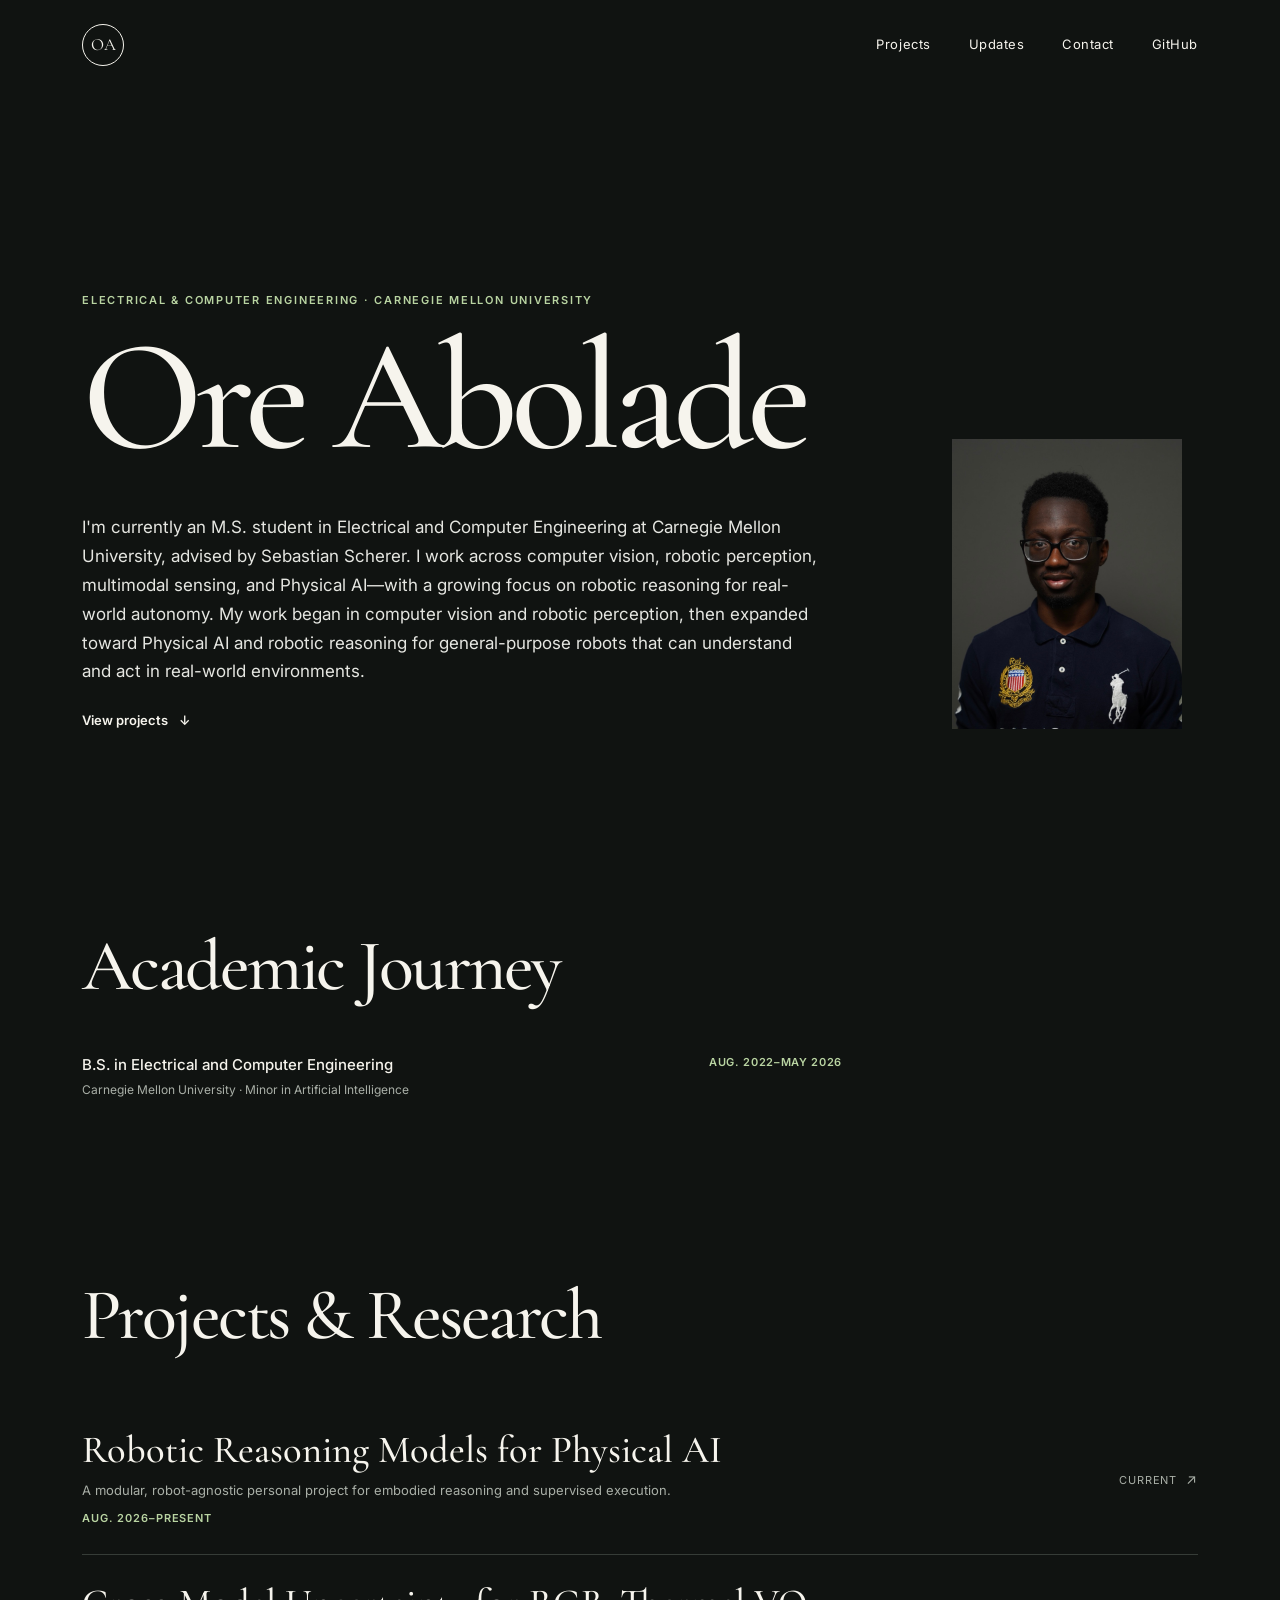
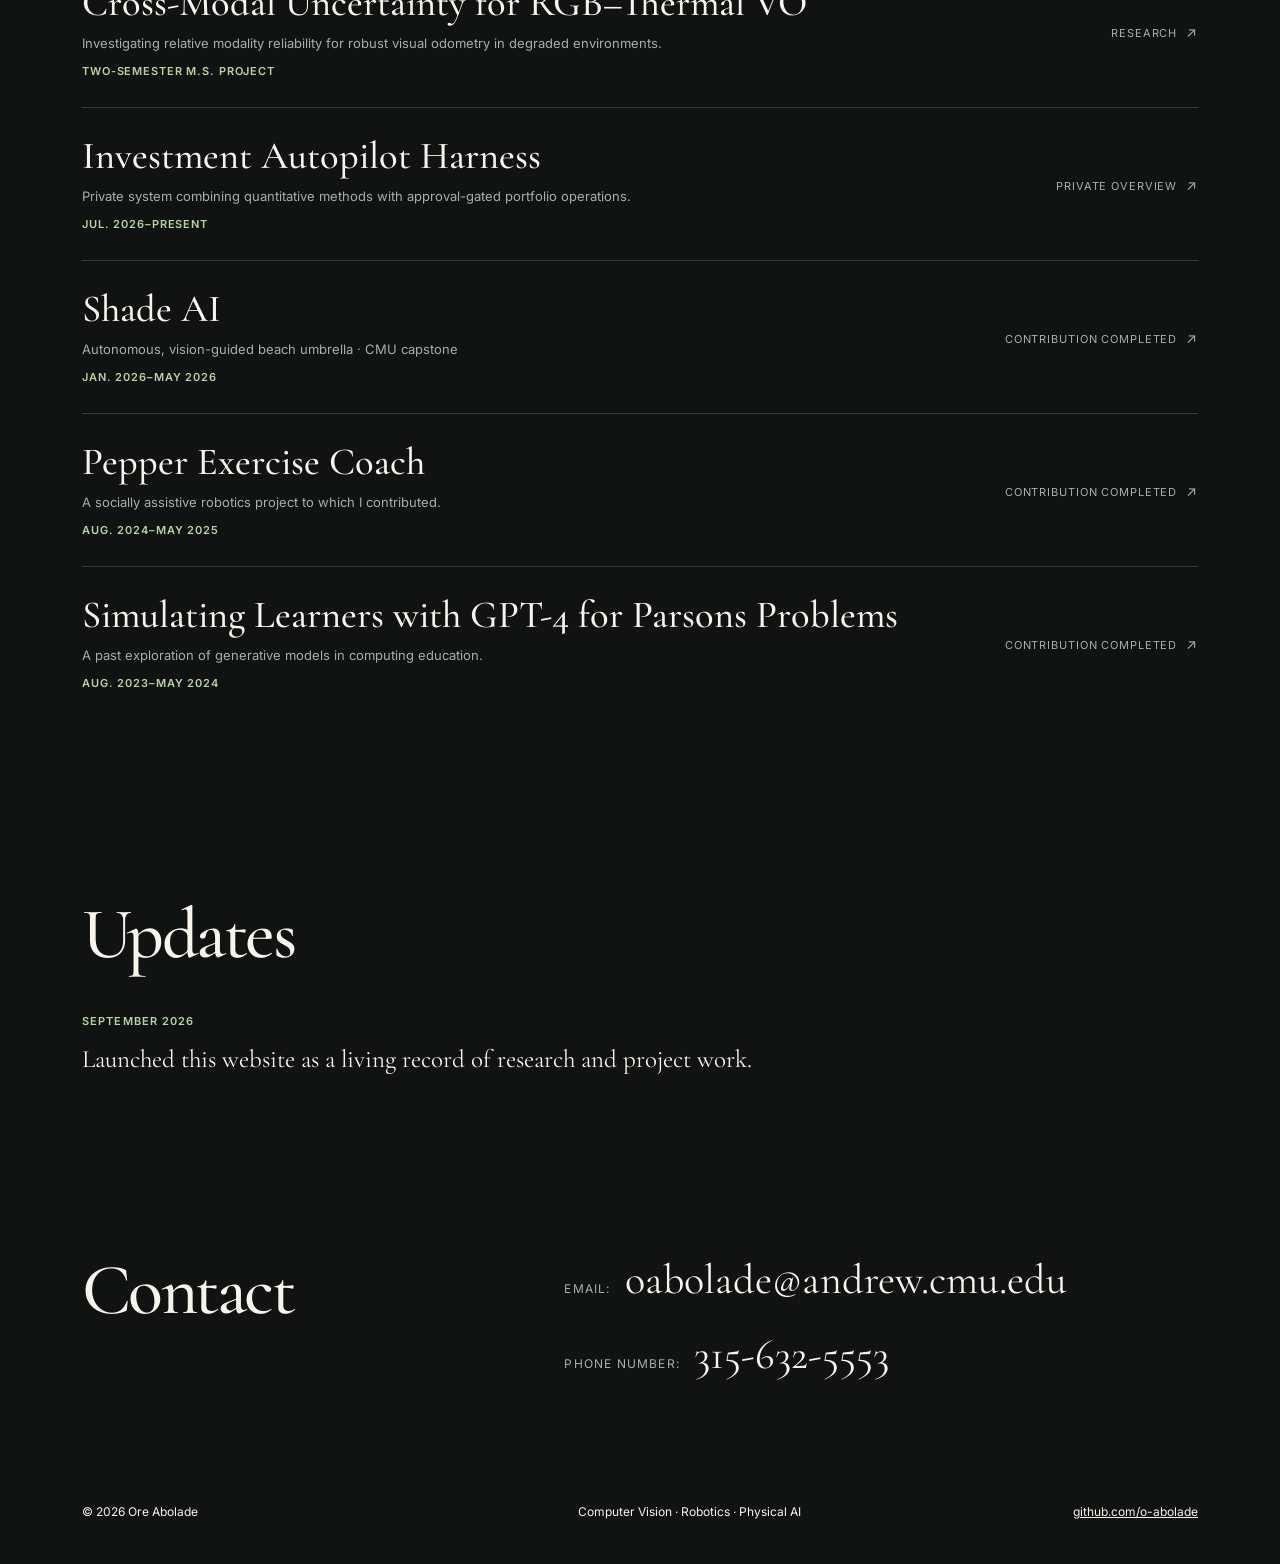
==== index.html @ a3631e2d "Capitalize footer discipline label" ====
<!doctype html>
<html lang="en">
  <head>
    <meta charset="utf-8" />
    <meta name="viewport" content="width=device-width, initial-scale=1" />
    <meta name="description" content="Academic homepage of Ore Abolade, an Electrical and Computer Engineering student at Carnegie Mellon University working across computer vision, robotics, and Physical AI." />
    <meta name="theme-color" content="#101311" />
    <meta property="og:type" content="website" />
    <meta property="og:title" content="Ore Abolade — ECE, Robotics & Physical AI" />
    <meta property="og:description" content="Computer vision, robotics, multimodal perception, and Physical AI." />
    <meta property="og:url" content="https://o-abolade.github.io/" />
    <title>Ore Abolade — ECE, Robotics &amp; Physical AI</title>
    <link rel="preconnect" href="https://fonts.googleapis.com" />
    <link rel="preconnect" href="https://fonts.gstatic.com" crossorigin />
    <link href="https://fonts.googleapis.com/css2?family=Cormorant+Garamond:wght@500;600&amp;family=Inter:wght@400;500;600&amp;display=swap" rel="stylesheet" />
    <link rel="stylesheet" href="styles.css?v=20261003-5" />
  </head>
  <body>
    <header class="site-header">
      <a class="wordmark" href="#home" aria-label="Ore Abolade — home">OA</a>
      <nav aria-label="Primary navigation"><a href="#projects">Projects</a><a href="#updates">Updates</a><a href="#contact">Contact</a><a href="https://github.com/o-abolade">GitHub</a></nav>
    </header>
    <main>
      <section id="home" class="hero" aria-labelledby="hero-title"><span id="about" aria-hidden="true"></span>
        <p class="eyebrow">Electrical &amp; Computer Engineering · Carnegie Mellon University</p>
        <div class="hero-main">
          <div class="hero-copy">
            <h1 id="hero-title">Ore Abolade</h1>
            <p class="hero-bio">I'm currently an M.S. student in Electrical and Computer Engineering at Carnegie Mellon University, advised by Sebastian Scherer. I work across computer vision, robotic perception, multimodal sensing, and Physical AI—with a growing focus on robotic reasoning for real-world autonomy. My work began in computer vision and robotic perception, then expanded toward Physical AI and robotic reasoning for general-purpose robots that can understand and act in real-world environments.</p>
            <a class="text-link" href="#projects">View projects <span aria-hidden="true">↓</span></a>
          </div>
          <figure class="portrait"><img src="assets/ore-abolade-web.jpg" alt="Portrait of Ore Abolade" /></figure>
        </div>
      </section>
      <section id="academic" class="section academic-section" aria-labelledby="academic-title">
        <div class="section-heading"><div><h2 id="academic-title">Academic Journey</h2></div></div>
        <ul class="academic-list"><li><span>B.S. in Electrical and Computer Engineering</span><small>Carnegie Mellon University · Minor in Artificial Intelligence</small><time>Aug. 2022–May 2026</time></li></ul>
      </section>
      <section id="projects" class="section" aria-labelledby="projects-title">
        <div class="section-heading"><div><h2 id="projects-title">Projects &amp; Research</h2></div></div>
        <div class="project-group">
          <div class="project-list">
            <a class="project-row" href="projects/rrm.html"><span><h3>Robotic Reasoning Models for Physical AI</h3><small>A modular, robot-agnostic personal project for embodied reasoning and supervised execution.</small><span class="project-timeframe">Aug. 2026–Present</span></span><span class="project-status">Current <b aria-hidden="true">↗</b></span></a>
            <a class="project-row" href="projects/depth-navigation.html"><span><h3>Cross-Modal Uncertainty for RGB–Thermal VO</h3><small>Investigating relative modality reliability for robust visual odometry in degraded environments.</small><span class="project-timeframe">Two-semester M.S. project</span></span><span class="project-status">Research <b aria-hidden="true">↗</b></span></a>
            <a class="project-row" href="projects/quant.html"><span><h3>Investment Autopilot Harness</h3><small>Private system combining quantitative methods with approval-gated portfolio operations.</small><span class="project-timeframe">Jul. 2026–Present</span></span><span class="project-status">Private overview <b aria-hidden="true">↗</b></span></a>
            <a class="project-row" href="projects/shade-ai.html"><span><h3>Shade AI</h3><small>Autonomous, vision-guided beach umbrella · CMU capstone</small><span class="project-timeframe">Jan. 2026–May 2026</span></span><span class="project-status">Contribution completed <b aria-hidden="true">↗</b></span></a>
            <a class="project-row" href="projects/pepper.html"><span><h3>Pepper Exercise Coach</h3><small>A socially assistive robotics project to which I contributed.</small><span class="project-timeframe">Aug. 2024–May 2025</span></span><span class="project-status">Contribution completed <b aria-hidden="true">↗</b></span></a>
            <a class="project-row" href="projects/parsons-problems.html"><span><h3>Simulating Learners with GPT-4 for Parsons Problems</h3><small>A past exploration of generative models in computing education.</small><span class="project-timeframe">Aug. 2023–May 2024</span></span><span class="project-status">Contribution completed <b aria-hidden="true">↗</b></span></a>
          </div>
        </div>
      </section>
      <section id="updates" class="section updates-section" aria-labelledby="updates-title"><span id="news" aria-hidden="true"></span><h2 id="updates-title">Updates</h2><div class="news-list"><article><time datetime="2026-09">September 2026</time><p>Launched this website as a living record of research and project work.</p></article></div></section>
      <section id="contact" class="section two-column" aria-labelledby="contact-title"><div><h2 id="contact-title">Contact</h2></div><div class="contact-list"><div class="contact-item"><span>Email:</span><a href="mailto:oabolade@andrew.cmu.edu">oabolade@andrew.cmu.edu</a></div><div class="contact-item"><span>Phone number:</span><a href="tel:+13156325553">315-632-5553</a></div></div></section>
    </main>
    <footer><p>© 2026 Ore Abolade</p><p>Computer Vision · Robotics · Physical AI</p><a href="https://github.com/o-abolade">github.com/o-abolade</a></footer>
  </body>
</html>
---- styles.css ----
:root {
  --paper: #101311;
  --ink: #f6f4ed;
  --muted: #a9afa7;
  --line: #363c37;
  --accent: #b9d4a2;
  --panel: #171c18;
}

* { box-sizing: border-box; }
html { scroll-behavior: smooth; }
body { margin: 0; background: var(--paper); color: var(--ink); font-family: Inter, Arial, sans-serif; font-size: 16px; line-height: 1.65; }
a { color: inherit; }
.site-header { align-items: center; display: flex; justify-content: space-between; margin: 0 auto; max-width: 1180px; padding: 24px 32px; }
.wordmark { align-items: center; border: 1px solid var(--ink); border-radius: 50%; display: flex; font-family: "Cormorant Garamond", Georgia, serif; font-size: 17px; height: 42px; justify-content: center; text-decoration: none; width: 42px; }
nav { display: flex; gap: clamp(18px, 3vw, 38px); }
nav a { font-size: 13px; letter-spacing: .04em; text-decoration: none; }
nav a:hover, nav a:focus-visible, .text-link:hover, .back-link:hover { color: var(--accent); text-decoration: underline; text-underline-offset: 5px; }
main, footer { margin: 0 auto; max-width: 1180px; padding-left: 32px; padding-right: 32px; }
.hero { max-width: 1100px; min-height: 76vh; padding: clamp(96px, 15vw, 190px) 0 110px; }
.hero-main { align-items: end; display: grid; gap: clamp(34px, 6vw, 78px); grid-template-columns: minmax(0, 1fr) 230px; }
.hero-copy { min-width: 0; }
.portrait { height: 290px; margin: 0 0 4px; overflow: hidden; width: 230px; }
.portrait img { display: block; height: 100%; object-fit: cover; object-position: 50% 16%; width: 100%; }
.eyebrow, .group-label, .detail-kicker { color: var(--accent); font-size: 11px; font-weight: 600; letter-spacing: .16em; text-transform: uppercase; }
h1, h2, h3 { font-family: "Cormorant Garamond", Georgia, serif; font-weight: 500; line-height: .98; margin: 0; }
h1 { font-size: clamp(76px, 13vw, 158px); letter-spacing: -.045em; }
h2 { font-size: clamp(45px, 6vw, 72px); letter-spacing: -.035em; }
.lede { font-family: "Cormorant Garamond", Georgia, serif; font-size: clamp(25px, 3.2vw, 40px); line-height: 1.15; margin: 38px 0 20px; max-width: 830px; }
.hero-bio { color: #e5e6e1; font-size: 17px; line-height: 1.7; margin: 38px 0 0; max-width: 740px; }
.text-link, .back-link { display: inline-block; font-size: 13px; font-weight: 600; margin-top: 24px; text-decoration: none; }
.text-link span { margin-left: 8px; }
.section { padding: 88px 0 92px; }
.two-column { display: grid; gap: 60px; grid-template-columns: minmax(240px, .8fr) 1.2fr; }
.academic-list { list-style: none; margin: 0; padding: 0; }
.academic-section .academic-list { max-width: 760px; }
.academic-list li { display: grid; gap: 2px; grid-template-columns: 1fr auto; }
.academic-list span { color: var(--ink); font-size: 15px; font-weight: 500; }
.academic-list small { color: var(--muted); font-size: 12px; grid-column: 1; }
.academic-list time { color: var(--accent); font-size: 11px; font-weight: 600; grid-column: 2; grid-row: 1 / span 2; letter-spacing: .06em; text-transform: uppercase; }
.section-heading { align-items: end; display: flex; justify-content: space-between; margin-bottom: 52px; }
.section-heading > p, .group-intro { color: var(--muted); font-size: 14px; margin: 0 0 7px; max-width: 330px; }
.project-list { border-top: 0; }
.project-row { align-items: center; border-bottom: 1px solid var(--line); display: grid; gap: 20px; grid-template-columns: minmax(0, 1fr) auto; padding: 27px 0; text-decoration: none; transition: color .16s ease, padding .16s ease; }
.project-row:last-child { border-bottom: 0; }
.project-row:hover, .project-row:focus-visible { color: var(--accent); padding-left: 8px; }
.project-status { color: var(--muted); font-size: 11px; letter-spacing: .08em; text-transform: uppercase; }
.project-row:hover .project-status, .project-row:focus-visible .project-status { color: var(--accent); }
.project-status b { font-size: 14px; font-weight: 400; margin-left: 5px; }
.project-row h3 { font-size: clamp(25px, 3vw, 39px); line-height: 1.12; }
.project-row small { color: var(--muted); display: block; font-size: 13px; line-height: 1.45; margin-top: 9px; }
.project-timeframe { color: var(--accent); display: block; font-size: 11px; font-weight: 600; letter-spacing: .08em; margin-top: 9px; text-transform: uppercase; }
.news-list article { padding: 0; }
.updates-section .news-list { margin-top: 36px; max-width: 760px; }
.news-list time { color: var(--accent); font-size: 11px; font-weight: 600; letter-spacing: .1em; text-transform: uppercase; }
.news-list p { font-family: "Cormorant Garamond", Georgia, serif; font-size: 25px; line-height: 1.25; margin: 12px 0 0; }
.contact-list { display: grid; gap: 24px; padding-top: 0; }
.contact-item { align-items: baseline; display: flex; flex-wrap: wrap; gap: 8px 14px; }
.contact-item span { color: var(--muted); font-size: 12px; letter-spacing: .1em; text-transform: uppercase; }
.contact-list a { color: var(--ink); font-family: "Cormorant Garamond", Georgia, serif; font-size: clamp(27px, 3.4vw, 42px); line-height: 1.2; text-decoration: none; }
.contact-list a:hover, .contact-list a:focus-visible { color: var(--accent); text-decoration: underline; text-underline-offset: 5px; }
footer { display: grid; font-size: 12px; gap: 20px; grid-template-columns: 1fr 1fr auto; padding-bottom: 42px; padding-top: 30px; }
footer p { margin: 0; }

.detail { max-width: 880px; min-height: calc(100vh - 148px); padding-bottom: 120px; padding-top: 58px; }
.detail h1 { font-size: clamp(46px, 6.5vw, 76px); line-height: 1.02; margin-top: 58px; max-width: 1000px; }
.detail .lede { margin-top: 34px; }
.detail-body { border-top: 1px solid var(--line); display: grid; gap: 48px; grid-template-columns: minmax(180px, .55fr) 1.45fr; margin-top: 70px; padding-top: 28px; }
.detail-meta { color: var(--muted); font-size: 12px; line-height: 1.7; }
.detail-meta strong { color: var(--accent); display: block; font-size: 10px; letter-spacing: .13em; margin-bottom: 4px; text-transform: uppercase; }
.detail-copy { color: #e5e6e1; font-size: 18px; }
.detail-copy p:first-child { margin-top: 0; }
.detail-copy a { color: var(--accent); text-decoration-color: color-mix(in srgb, var(--accent) 60%, transparent); text-underline-offset: 4px; }
.detail-note { background: var(--panel); border-left: 2px solid var(--accent); color: var(--muted); font-size: 14px; margin-top: 30px; padding: 18px 20px; }
.operating-model { border-top: 1px solid var(--line); margin: 46px 0 42px; padding-top: 28px; }
.model-heading { align-items: baseline; display: flex; gap: 18px; justify-content: space-between; }
.model-kicker { color: var(--accent); font-size: 10px; font-weight: 600; letter-spacing: .13em; margin: 0; text-transform: uppercase; }
.model-heading h2 { color: var(--ink); font-family: Inter, sans-serif; font-size: 15px; font-weight: 500; margin: 0; }
.model-flow { margin-top: 26px; }
.model-step { align-items: center; background: color-mix(in srgb, var(--panel) 78%, transparent); border: 1px solid var(--line); display: grid; gap: 18px; grid-template-columns: 38px 1fr; min-height: 84px; padding: 16px 18px; }
.model-number { color: var(--accent); font-size: 11px; font-weight: 600; letter-spacing: .08em; }
.model-step h3 { color: #ffffff; font-family: Inter, sans-serif; font-size: 14px; font-weight: 700; margin: 0; }
.model-step p { color: #d5dbd3; font-size: 12px; line-height: 1.55; margin: 5px 0 0; }
.model-connector { height: 32px; margin-left: 36px; position: relative; width: 2px; }
.model-connector::before { background: var(--line); content: ""; inset: 0; position: absolute; }
.model-connector::after { animation: model-flow 1.8s linear infinite; color: var(--accent); content: "↓"; font-size: 17px; left: 50%; line-height: 1; position: absolute; top: -2px; transform: translateX(-50%); }
.model-connector:nth-of-type(4)::after { animation-delay: .35s; }
.model-connector:nth-of-type(6)::after { animation-delay: .7s; }
.model-connector:nth-of-type(8)::after { animation-delay: 1.05s; }
.model-caption { color: var(--muted); font-size: 13px; line-height: 1.6; margin: 22px 0 0; }
@keyframes model-flow { 0% { opacity: 0; transform: translate(-50%, -4px); } 20% { opacity: 1; } 80% { opacity: 1; } 100% { opacity: 0; transform: translate(-50%, 26px); } }

@media (max-width: 720px) {
  .site-header, main, footer { padding-left: 20px; padding-right: 20px; }
  nav { gap: 16px; }
  nav a:last-child { display: none; }
  .hero { min-height: auto; padding: 90px 0; }
  .hero-main { align-items: start; grid-template-columns: 1fr; }
  .portrait { height: 260px; max-width: none; width: 205px; }
  .two-column, .detail-body { grid-template-columns: 1fr; }
  .section { padding: 64px 0 72px; }
  .section-heading { align-items: start; flex-direction: column; gap: 24px; }
  .academic-list li { grid-template-columns: 1fr; }
  .academic-list time { grid-column: 1; grid-row: auto; }
  .project-row { align-items: start; grid-template-columns: 1fr; }
  .project-status { grid-column: 1; }
  footer { grid-template-columns: 1fr; }
  .detail { padding-top: 35px; }
  .detail h1 { margin-top: 48px; }
  .detail-body { gap: 26px; margin-top: 50px; }
}

@media (prefers-reduced-motion: reduce) { html { scroll-behavior: auto; } .project-row { transition: none; } .model-connector::after { animation: none; opacity: 1; transform: translate(-50%, 8px); } }
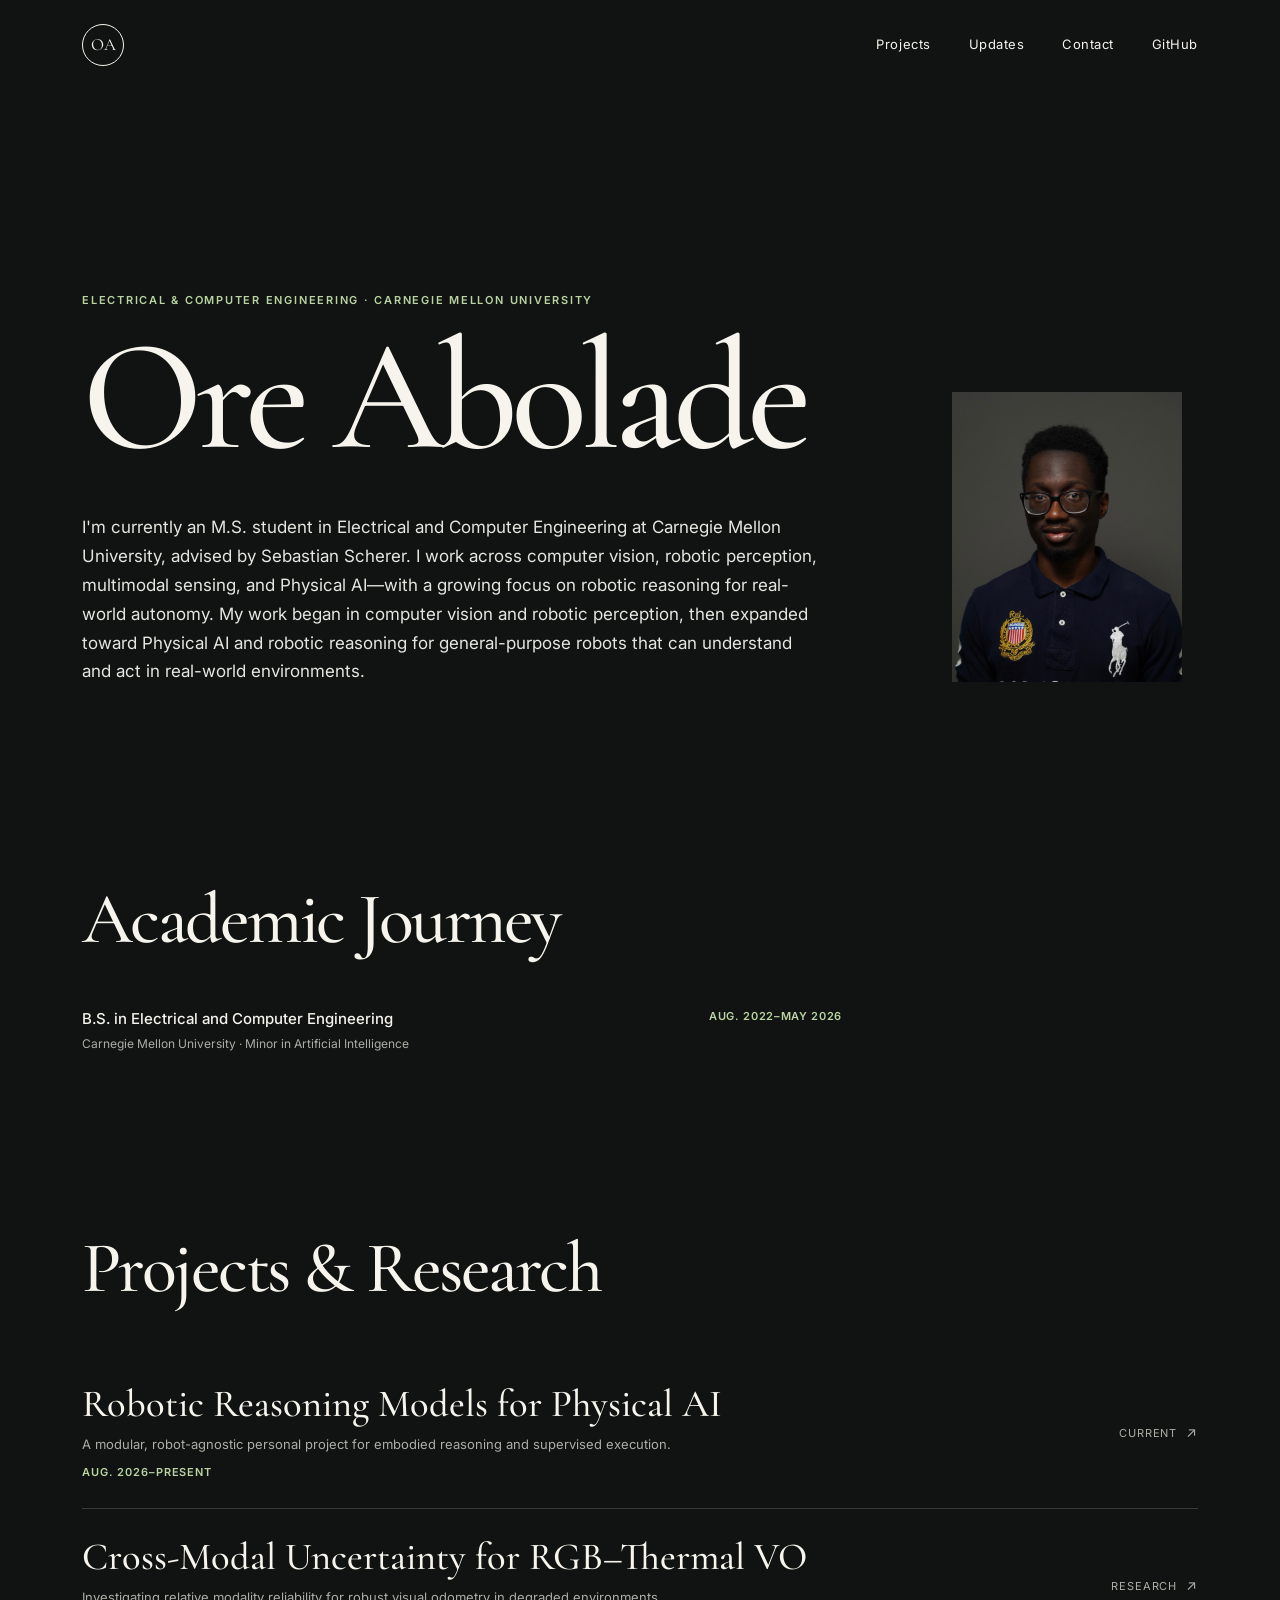
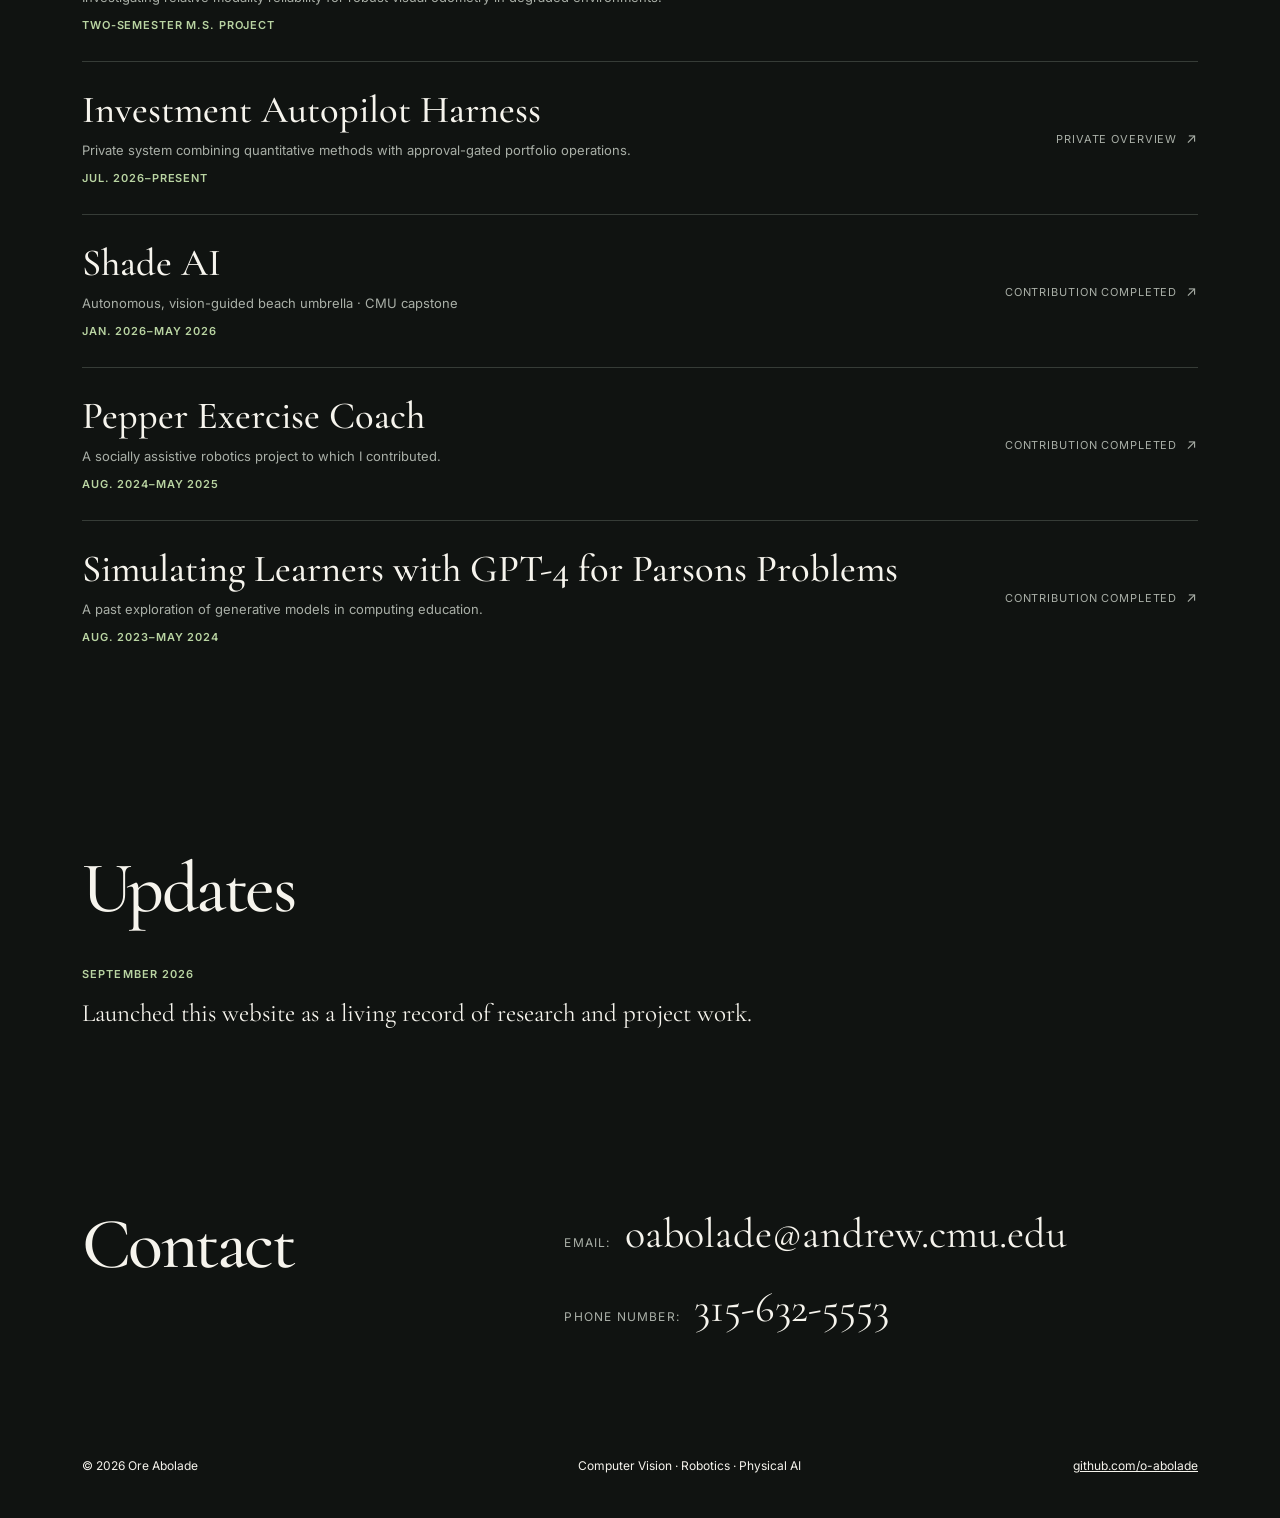
==== commit 7283f9a0: "Remove hero project jump link" ====
--- a/index.html
+++ b/index.html
@@ -27,7 +27,6 @@
           <div class="hero-copy">
             <h1 id="hero-title">Ore Abolade</h1>
             <p class="hero-bio">I'm currently an M.S. student in Electrical and Computer Engineering at Carnegie Mellon University, advised by Sebastian Scherer. I work across computer vision, robotic perception, multimodal sensing, and Physical AI—with a growing focus on robotic reasoning for real-world autonomy. My work began in computer vision and robotic perception, then expanded toward Physical AI and robotic reasoning for general-purpose robots that can understand and act in real-world environments.</p>
-            <a class="text-link" href="#projects">View projects <span aria-hidden="true">↓</span></a>
           </div>
           <figure class="portrait"><img src="assets/ore-abolade-web.jpg" alt="Portrait of Ore Abolade" /></figure>
         </div>
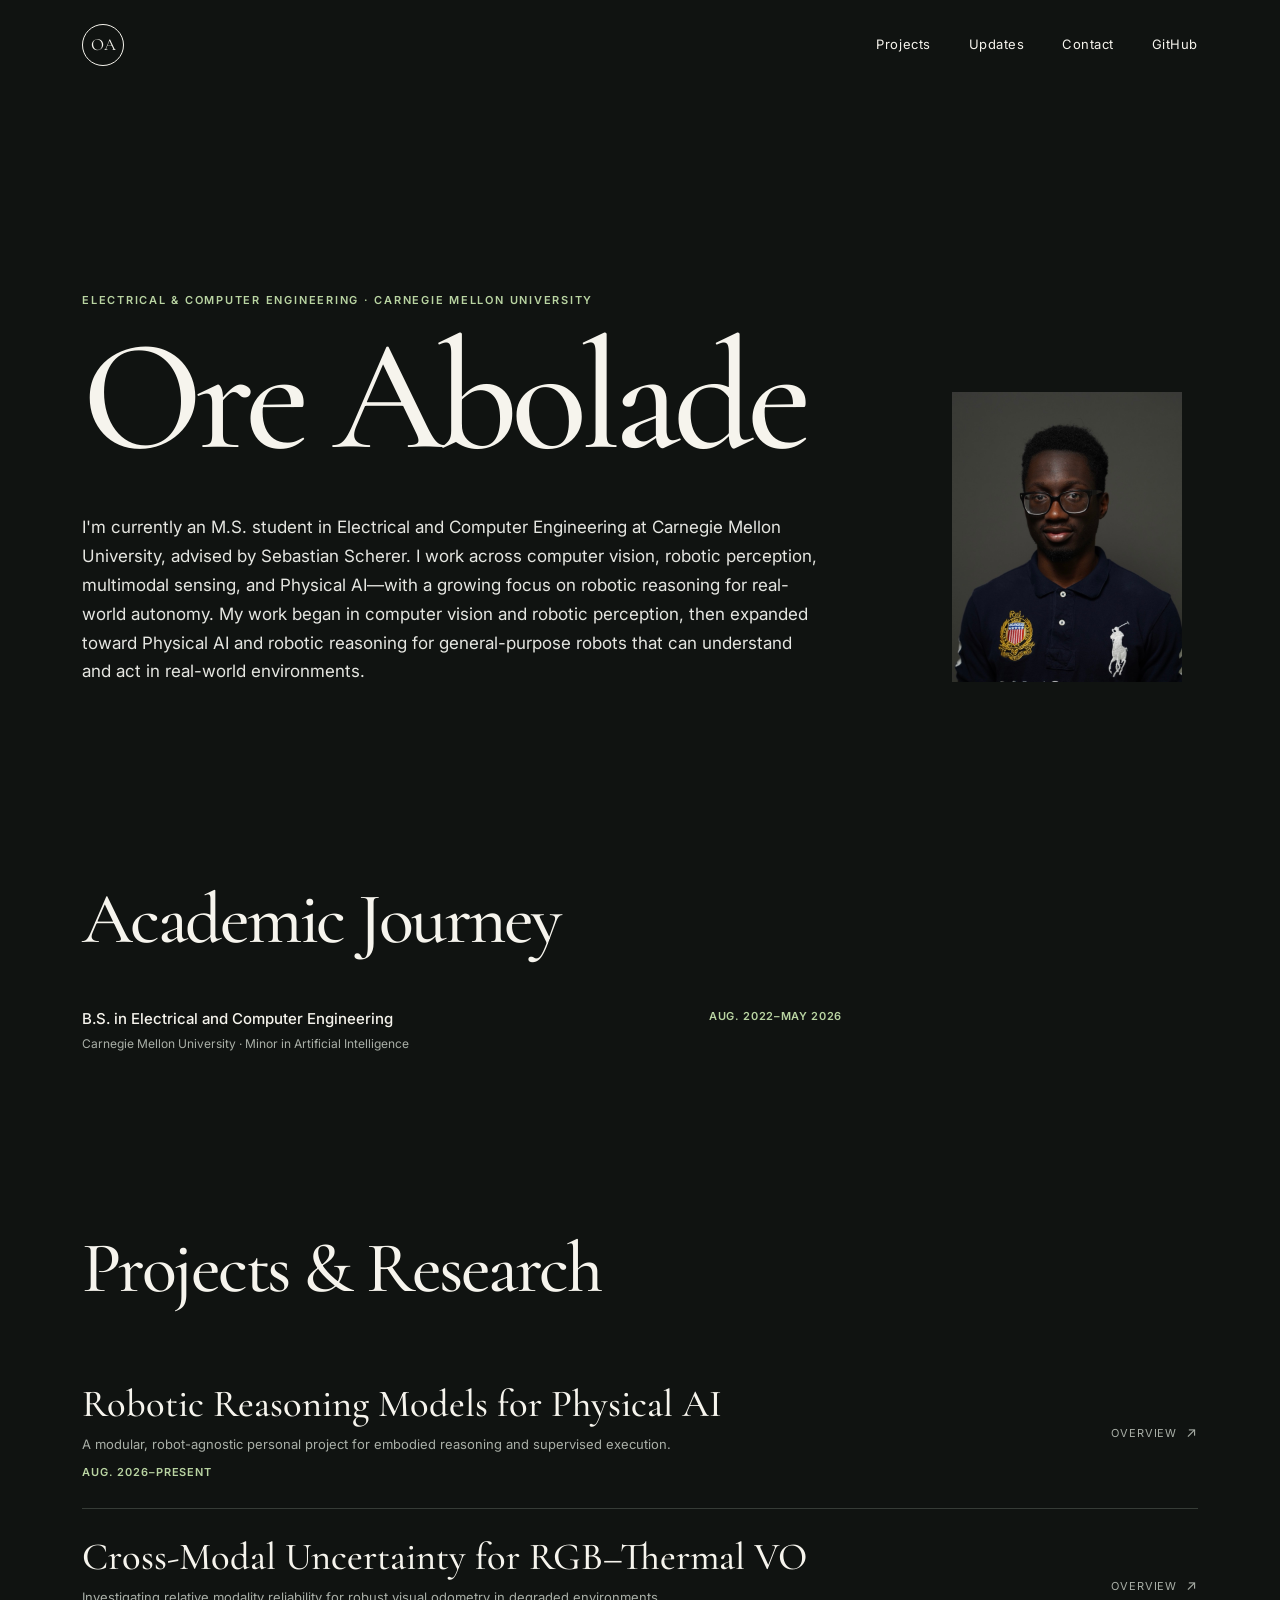
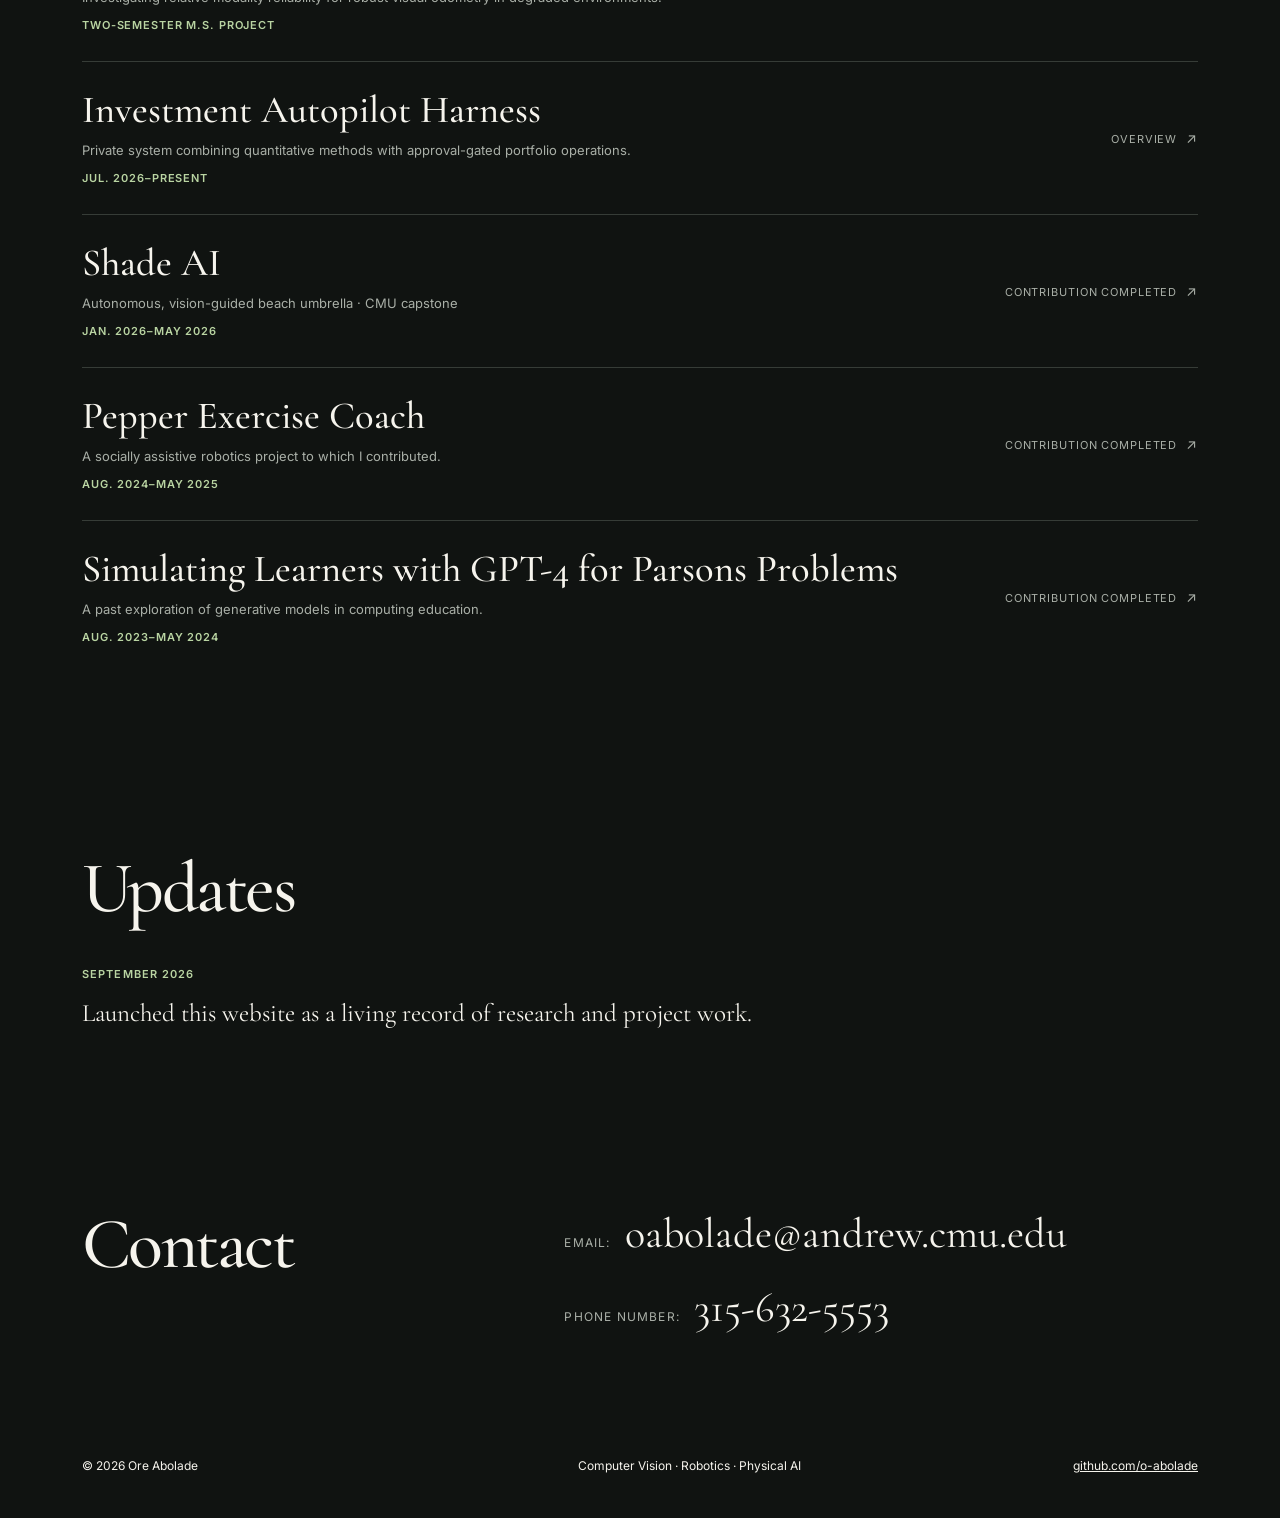
==== commit 6ad29ed4: "Standardize ongoing project labels" ====
--- a/index.html
+++ b/index.html
@@ -39,9 +39,9 @@
         <div class="section-heading"><div><h2 id="projects-title">Projects &amp; Research</h2></div></div>
         <div class="project-group">
           <div class="project-list">
-            <a class="project-row" href="projects/rrm.html"><span><h3>Robotic Reasoning Models for Physical AI</h3><small>A modular, robot-agnostic personal project for embodied reasoning and supervised execution.</small><span class="project-timeframe">Aug. 2026–Present</span></span><span class="project-status">Current <b aria-hidden="true">↗</b></span></a>
-            <a class="project-row" href="projects/depth-navigation.html"><span><h3>Cross-Modal Uncertainty for RGB–Thermal VO</h3><small>Investigating relative modality reliability for robust visual odometry in degraded environments.</small><span class="project-timeframe">Two-semester M.S. project</span></span><span class="project-status">Research <b aria-hidden="true">↗</b></span></a>
-            <a class="project-row" href="projects/quant.html"><span><h3>Investment Autopilot Harness</h3><small>Private system combining quantitative methods with approval-gated portfolio operations.</small><span class="project-timeframe">Jul. 2026–Present</span></span><span class="project-status">Private overview <b aria-hidden="true">↗</b></span></a>
+            <a class="project-row" href="projects/rrm.html"><span><h3>Robotic Reasoning Models for Physical AI</h3><small>A modular, robot-agnostic personal project for embodied reasoning and supervised execution.</small><span class="project-timeframe">Aug. 2026–Present</span></span><span class="project-status">Overview <b aria-hidden="true">↗</b></span></a>
+            <a class="project-row" href="projects/depth-navigation.html"><span><h3>Cross-Modal Uncertainty for RGB–Thermal VO</h3><small>Investigating relative modality reliability for robust visual odometry in degraded environments.</small><span class="project-timeframe">Two-semester M.S. project</span></span><span class="project-status">Overview <b aria-hidden="true">↗</b></span></a>
+            <a class="project-row" href="projects/quant.html"><span><h3>Investment Autopilot Harness</h3><small>Private system combining quantitative methods with approval-gated portfolio operations.</small><span class="project-timeframe">Jul. 2026–Present</span></span><span class="project-status">Overview <b aria-hidden="true">↗</b></span></a>
             <a class="project-row" href="projects/shade-ai.html"><span><h3>Shade AI</h3><small>Autonomous, vision-guided beach umbrella · CMU capstone</small><span class="project-timeframe">Jan. 2026–May 2026</span></span><span class="project-status">Contribution completed <b aria-hidden="true">↗</b></span></a>
             <a class="project-row" href="projects/pepper.html"><span><h3>Pepper Exercise Coach</h3><small>A socially assistive robotics project to which I contributed.</small><span class="project-timeframe">Aug. 2024–May 2025</span></span><span class="project-status">Contribution completed <b aria-hidden="true">↗</b></span></a>
             <a class="project-row" href="projects/parsons-problems.html"><span><h3>Simulating Learners with GPT-4 for Parsons Problems</h3><small>A past exploration of generative models in computing education.</small><span class="project-timeframe">Aug. 2023–May 2024</span></span><span class="project-status">Contribution completed <b aria-hidden="true">↗</b></span></a>
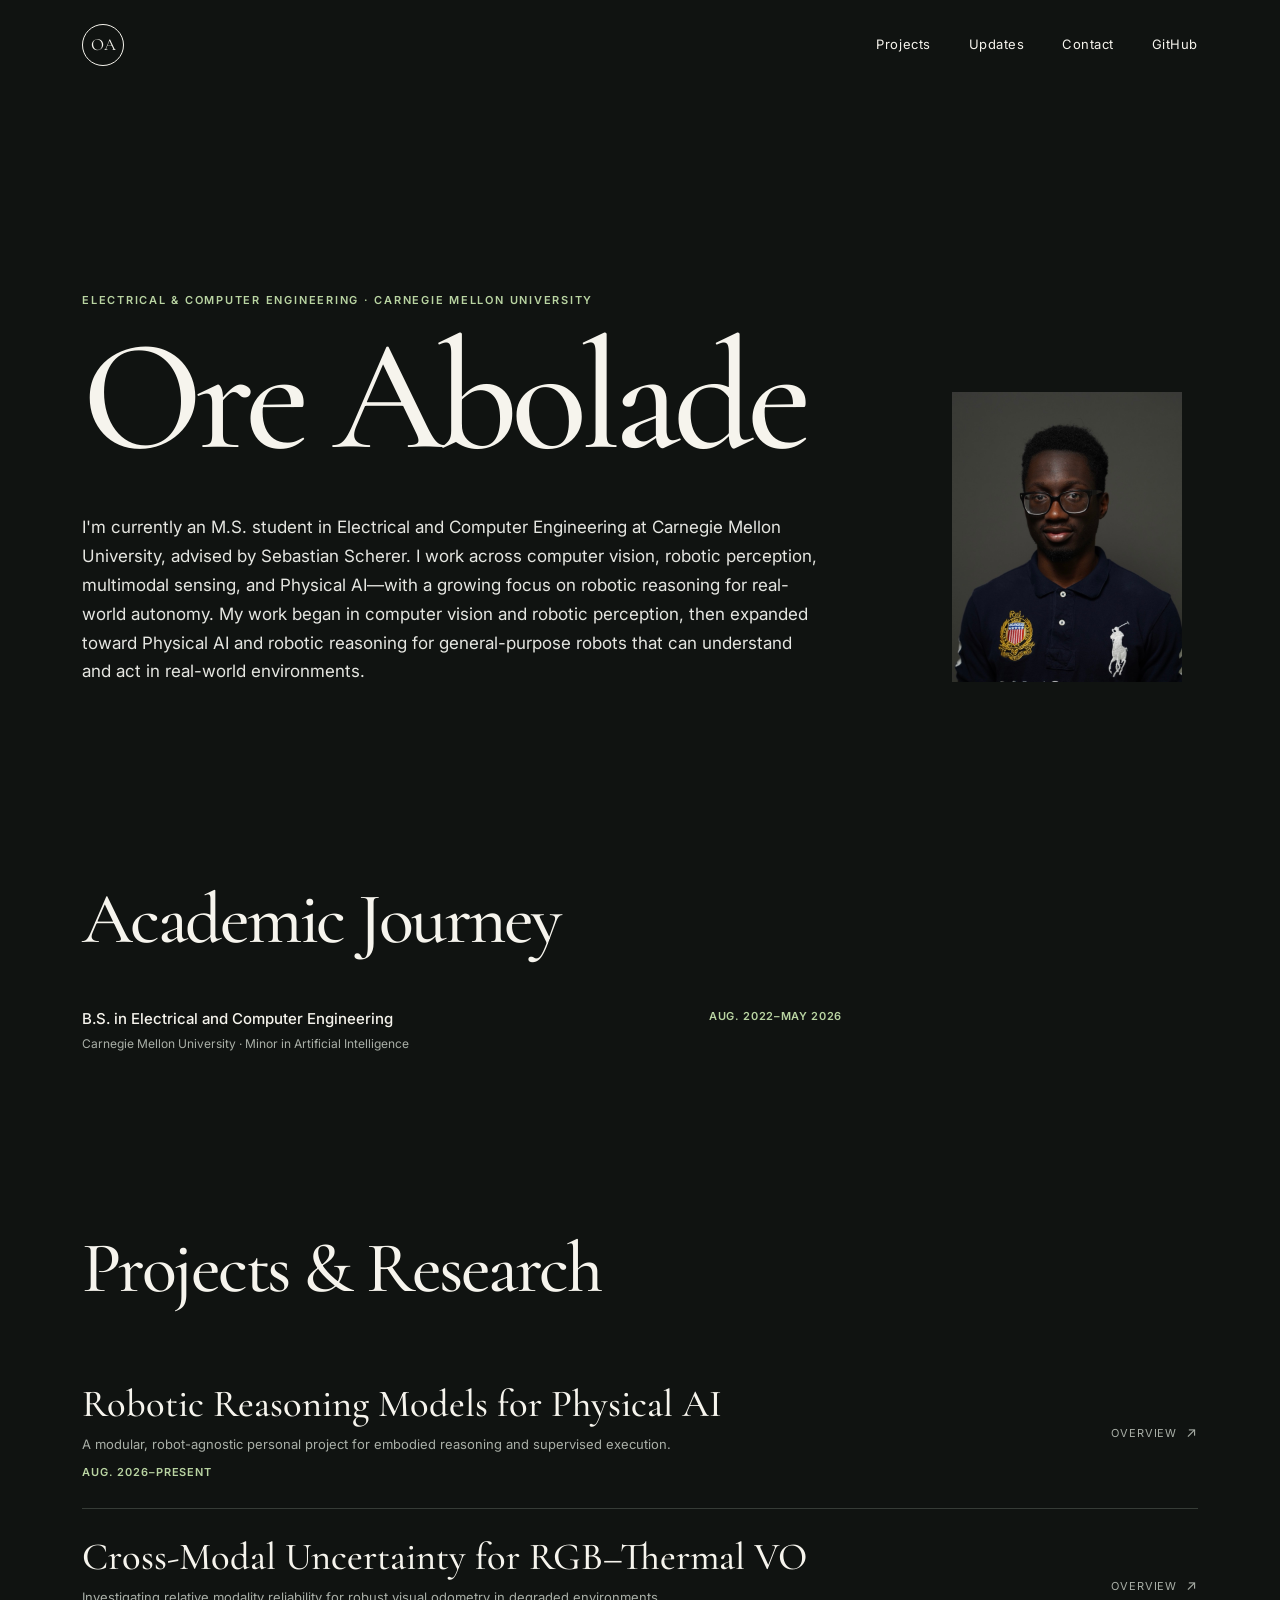
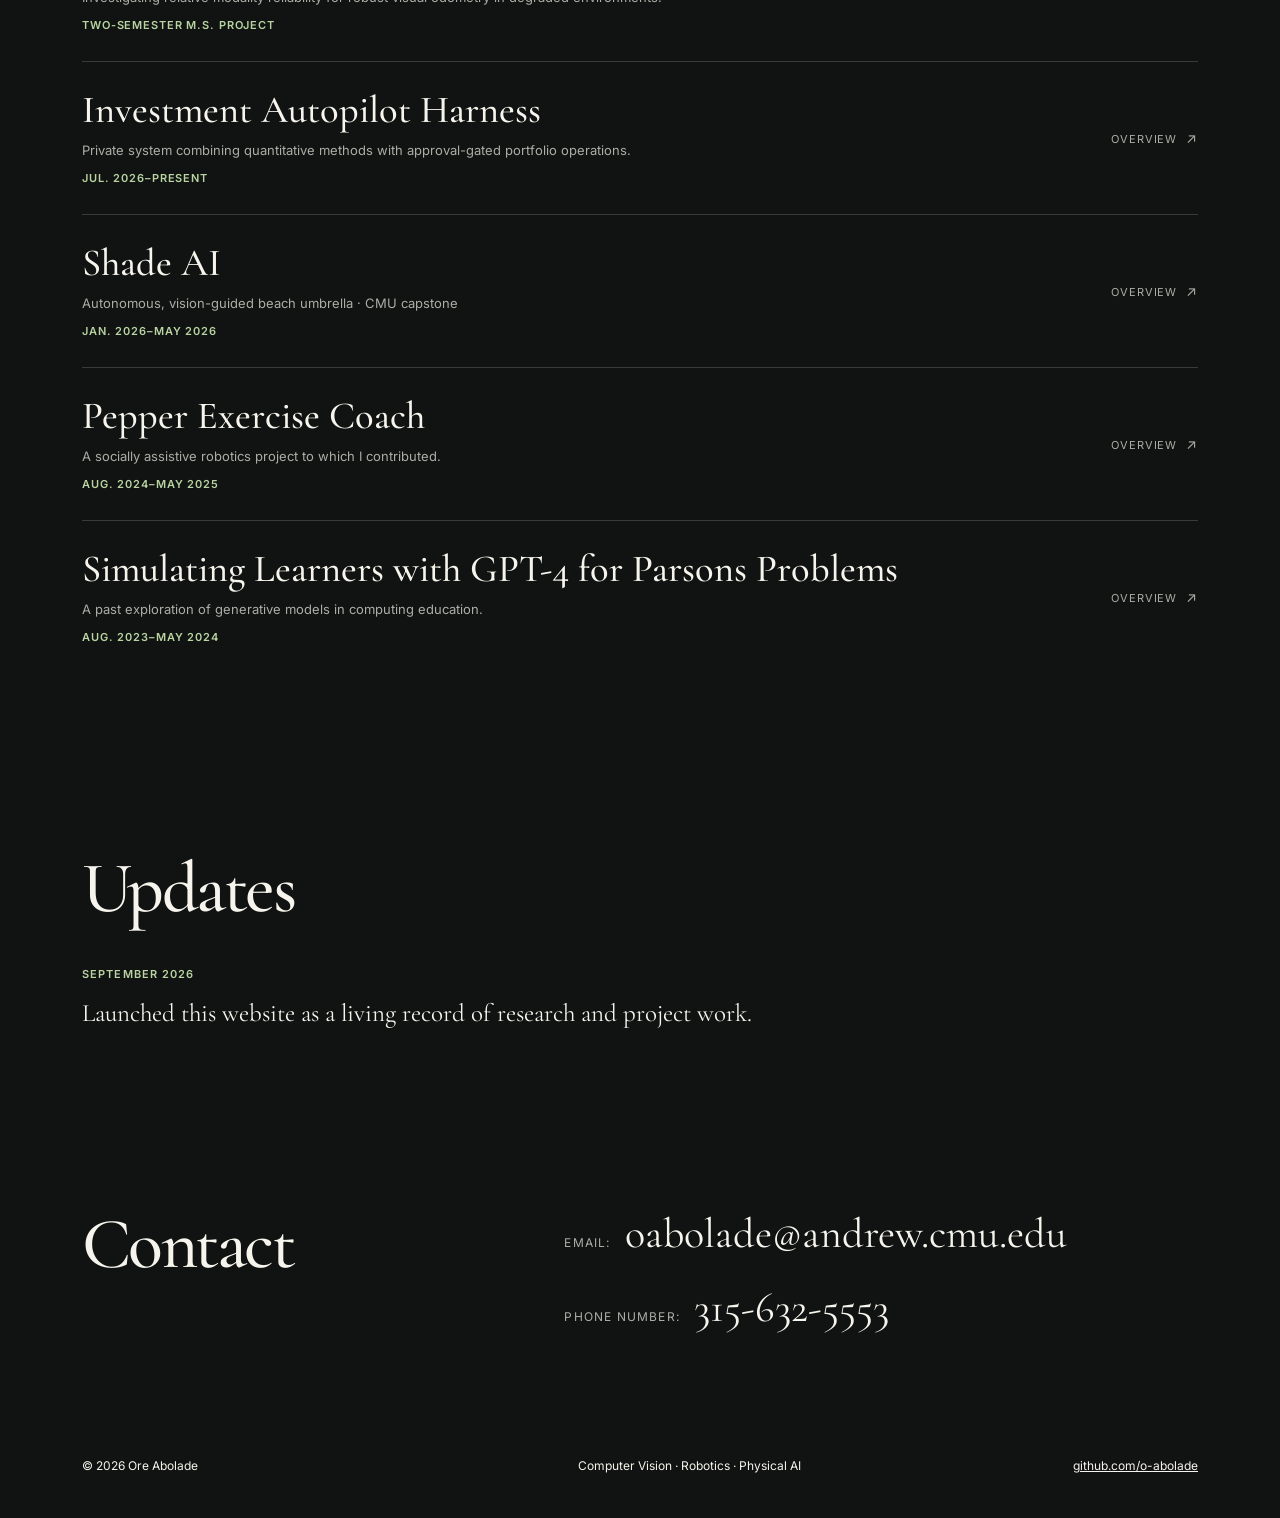
==== commit 0d3df315: "Use neutral project overview labels" ====
--- a/index.html
+++ b/index.html
@@ -42,9 +42,9 @@
             <a class="project-row" href="projects/rrm.html"><span><h3>Robotic Reasoning Models for Physical AI</h3><small>A modular, robot-agnostic personal project for embodied reasoning and supervised execution.</small><span class="project-timeframe">Aug. 2026–Present</span></span><span class="project-status">Overview <b aria-hidden="true">↗</b></span></a>
             <a class="project-row" href="projects/depth-navigation.html"><span><h3>Cross-Modal Uncertainty for RGB–Thermal VO</h3><small>Investigating relative modality reliability for robust visual odometry in degraded environments.</small><span class="project-timeframe">Two-semester M.S. project</span></span><span class="project-status">Overview <b aria-hidden="true">↗</b></span></a>
             <a class="project-row" href="projects/quant.html"><span><h3>Investment Autopilot Harness</h3><small>Private system combining quantitative methods with approval-gated portfolio operations.</small><span class="project-timeframe">Jul. 2026–Present</span></span><span class="project-status">Overview <b aria-hidden="true">↗</b></span></a>
-            <a class="project-row" href="projects/shade-ai.html"><span><h3>Shade AI</h3><small>Autonomous, vision-guided beach umbrella · CMU capstone</small><span class="project-timeframe">Jan. 2026–May 2026</span></span><span class="project-status">Contribution completed <b aria-hidden="true">↗</b></span></a>
-            <a class="project-row" href="projects/pepper.html"><span><h3>Pepper Exercise Coach</h3><small>A socially assistive robotics project to which I contributed.</small><span class="project-timeframe">Aug. 2024–May 2025</span></span><span class="project-status">Contribution completed <b aria-hidden="true">↗</b></span></a>
-            <a class="project-row" href="projects/parsons-problems.html"><span><h3>Simulating Learners with GPT-4 for Parsons Problems</h3><small>A past exploration of generative models in computing education.</small><span class="project-timeframe">Aug. 2023–May 2024</span></span><span class="project-status">Contribution completed <b aria-hidden="true">↗</b></span></a>
+            <a class="project-row" href="projects/shade-ai.html"><span><h3>Shade AI</h3><small>Autonomous, vision-guided beach umbrella · CMU capstone</small><span class="project-timeframe">Jan. 2026–May 2026</span></span><span class="project-status">Overview <b aria-hidden="true">↗</b></span></a>
+            <a class="project-row" href="projects/pepper.html"><span><h3>Pepper Exercise Coach</h3><small>A socially assistive robotics project to which I contributed.</small><span class="project-timeframe">Aug. 2024–May 2025</span></span><span class="project-status">Overview <b aria-hidden="true">↗</b></span></a>
+            <a class="project-row" href="projects/parsons-problems.html"><span><h3>Simulating Learners with GPT-4 for Parsons Problems</h3><small>A past exploration of generative models in computing education.</small><span class="project-timeframe">Aug. 2023–May 2024</span></span><span class="project-status">Overview <b aria-hidden="true">↗</b></span></a>
           </div>
         </div>
       </section>
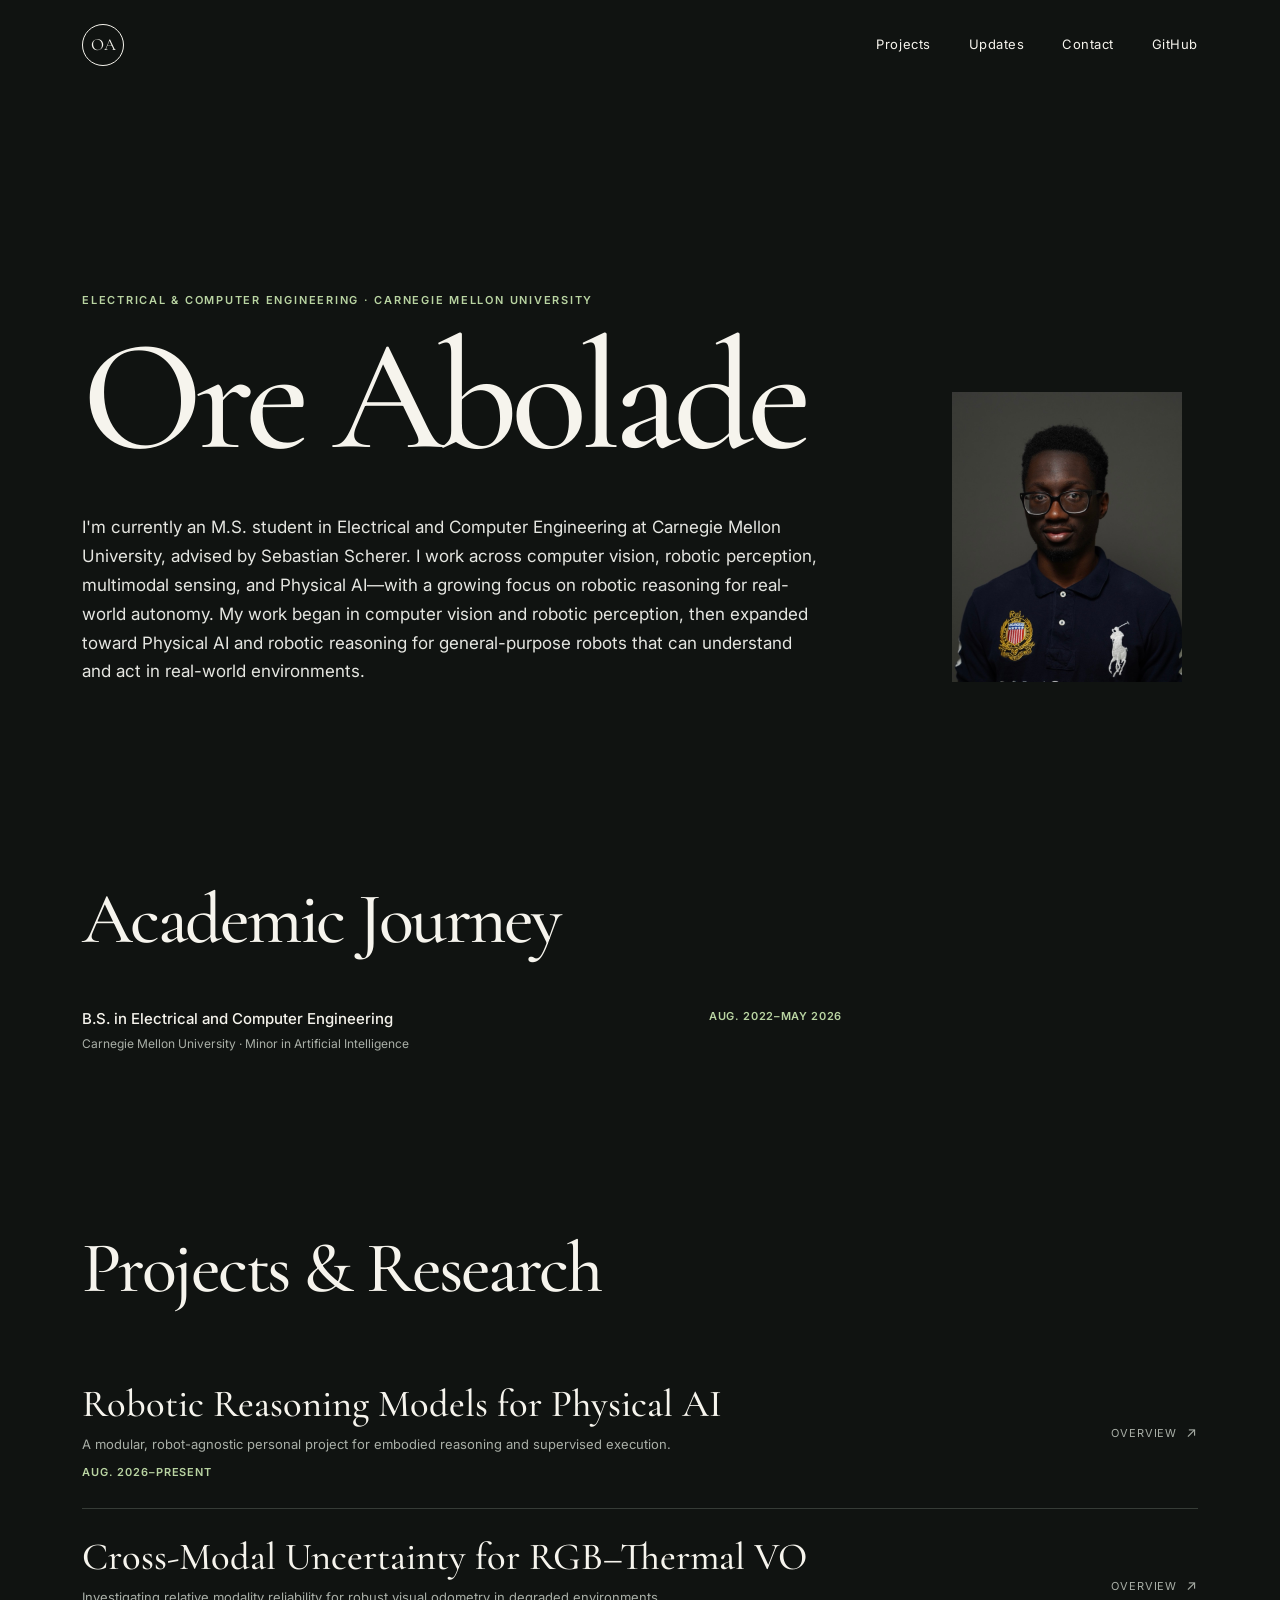
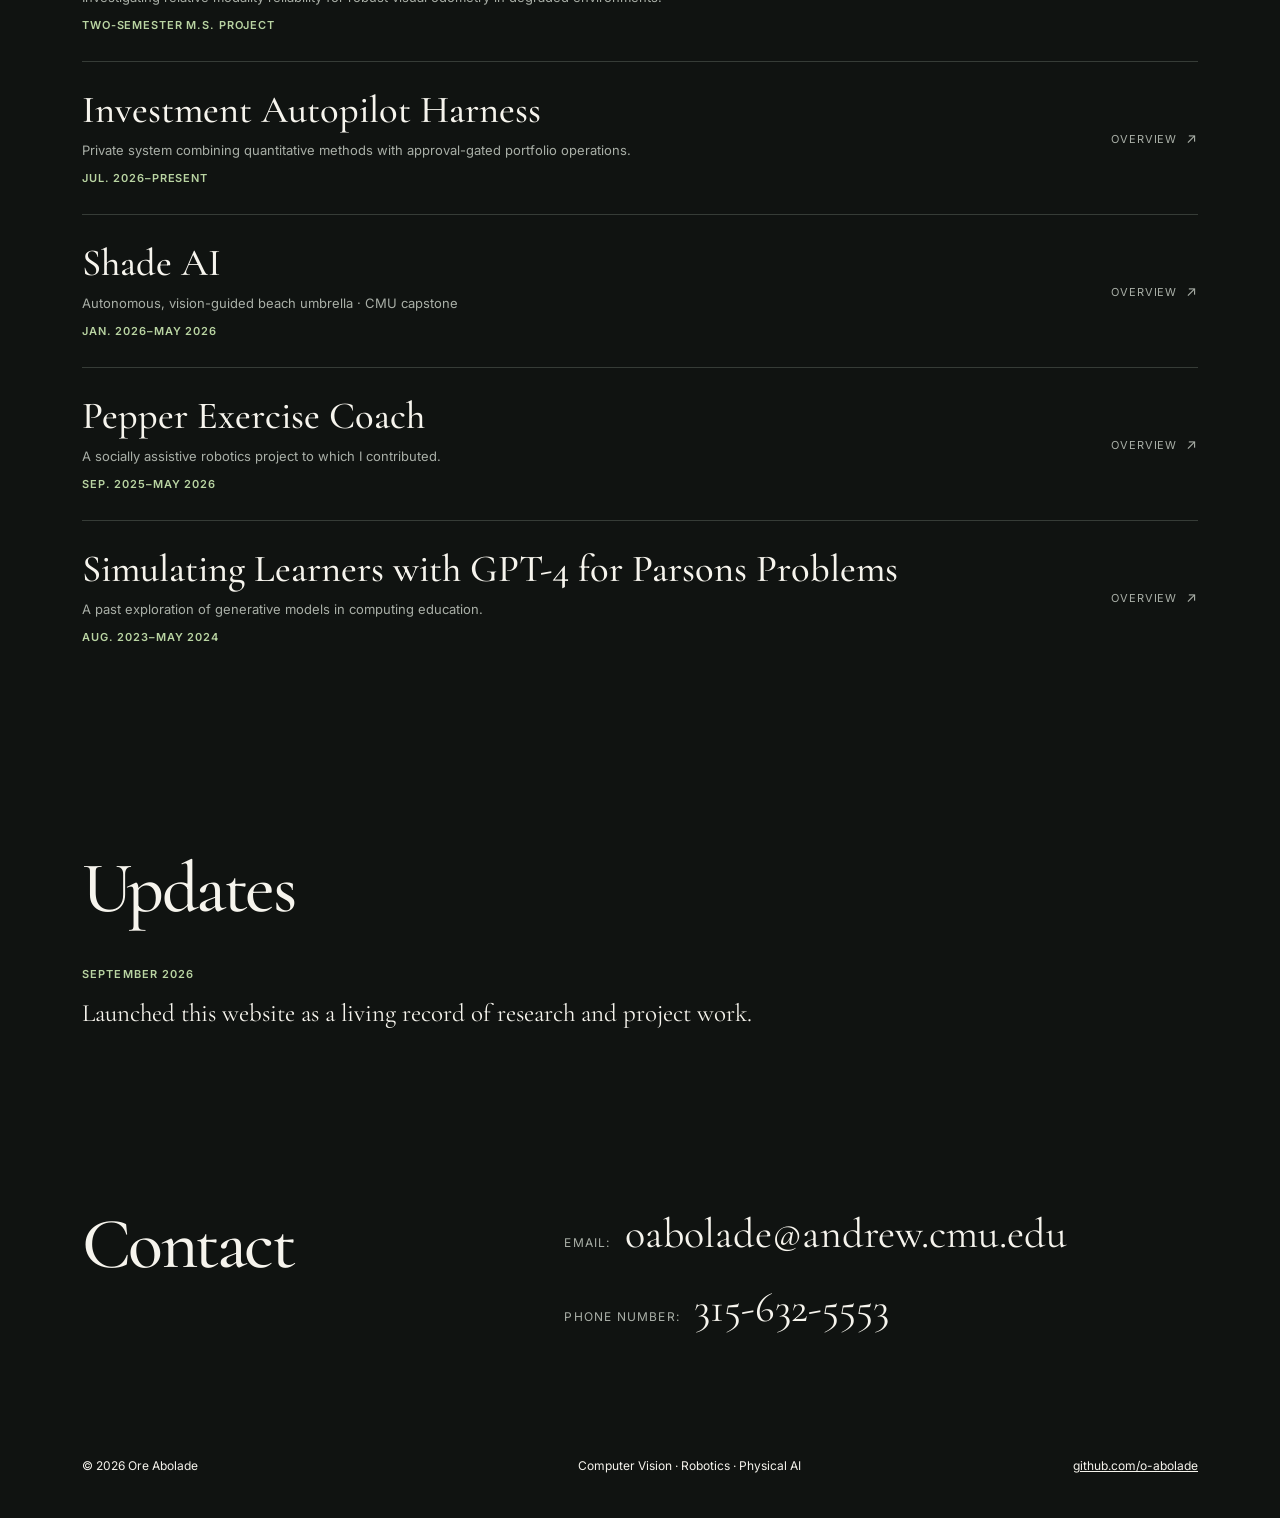
==== commit f9406306: "Correct Pepper project timeframe" ====
--- a/index.html
+++ b/index.html
@@ -43,7 +43,7 @@
             <a class="project-row" href="projects/depth-navigation.html"><span><h3>Cross-Modal Uncertainty for RGB–Thermal VO</h3><small>Investigating relative modality reliability for robust visual odometry in degraded environments.</small><span class="project-timeframe">Two-semester M.S. project</span></span><span class="project-status">Overview <b aria-hidden="true">↗</b></span></a>
             <a class="project-row" href="projects/quant.html"><span><h3>Investment Autopilot Harness</h3><small>Private system combining quantitative methods with approval-gated portfolio operations.</small><span class="project-timeframe">Jul. 2026–Present</span></span><span class="project-status">Overview <b aria-hidden="true">↗</b></span></a>
             <a class="project-row" href="projects/shade-ai.html"><span><h3>Shade AI</h3><small>Autonomous, vision-guided beach umbrella · CMU capstone</small><span class="project-timeframe">Jan. 2026–May 2026</span></span><span class="project-status">Overview <b aria-hidden="true">↗</b></span></a>
-            <a class="project-row" href="projects/pepper.html"><span><h3>Pepper Exercise Coach</h3><small>A socially assistive robotics project to which I contributed.</small><span class="project-timeframe">Aug. 2024–May 2025</span></span><span class="project-status">Overview <b aria-hidden="true">↗</b></span></a>
+            <a class="project-row" href="projects/pepper.html"><span><h3>Pepper Exercise Coach</h3><small>A socially assistive robotics project to which I contributed.</small><span class="project-timeframe">Sep. 2025–May 2026</span></span><span class="project-status">Overview <b aria-hidden="true">↗</b></span></a>
             <a class="project-row" href="projects/parsons-problems.html"><span><h3>Simulating Learners with GPT-4 for Parsons Problems</h3><small>A past exploration of generative models in computing education.</small><span class="project-timeframe">Aug. 2023–May 2024</span></span><span class="project-status">Overview <b aria-hidden="true">↗</b></span></a>
           </div>
         </div>
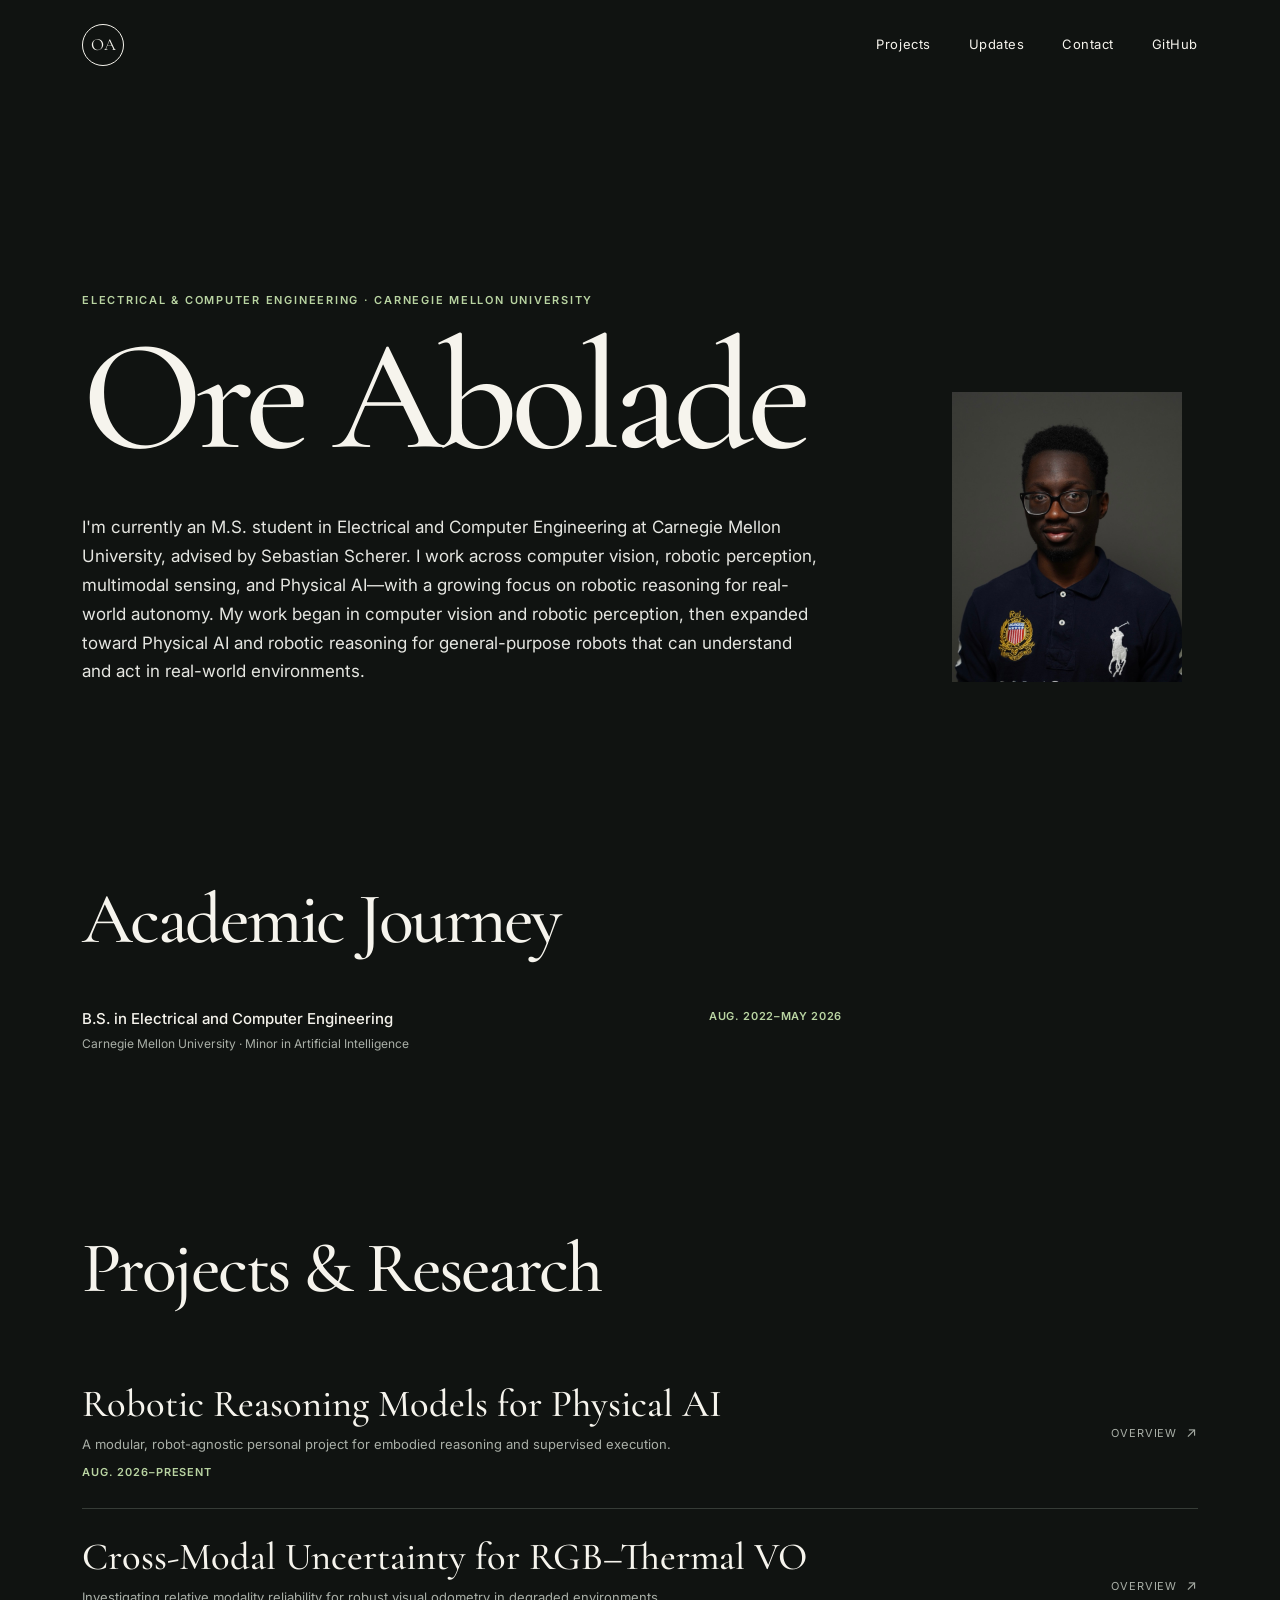
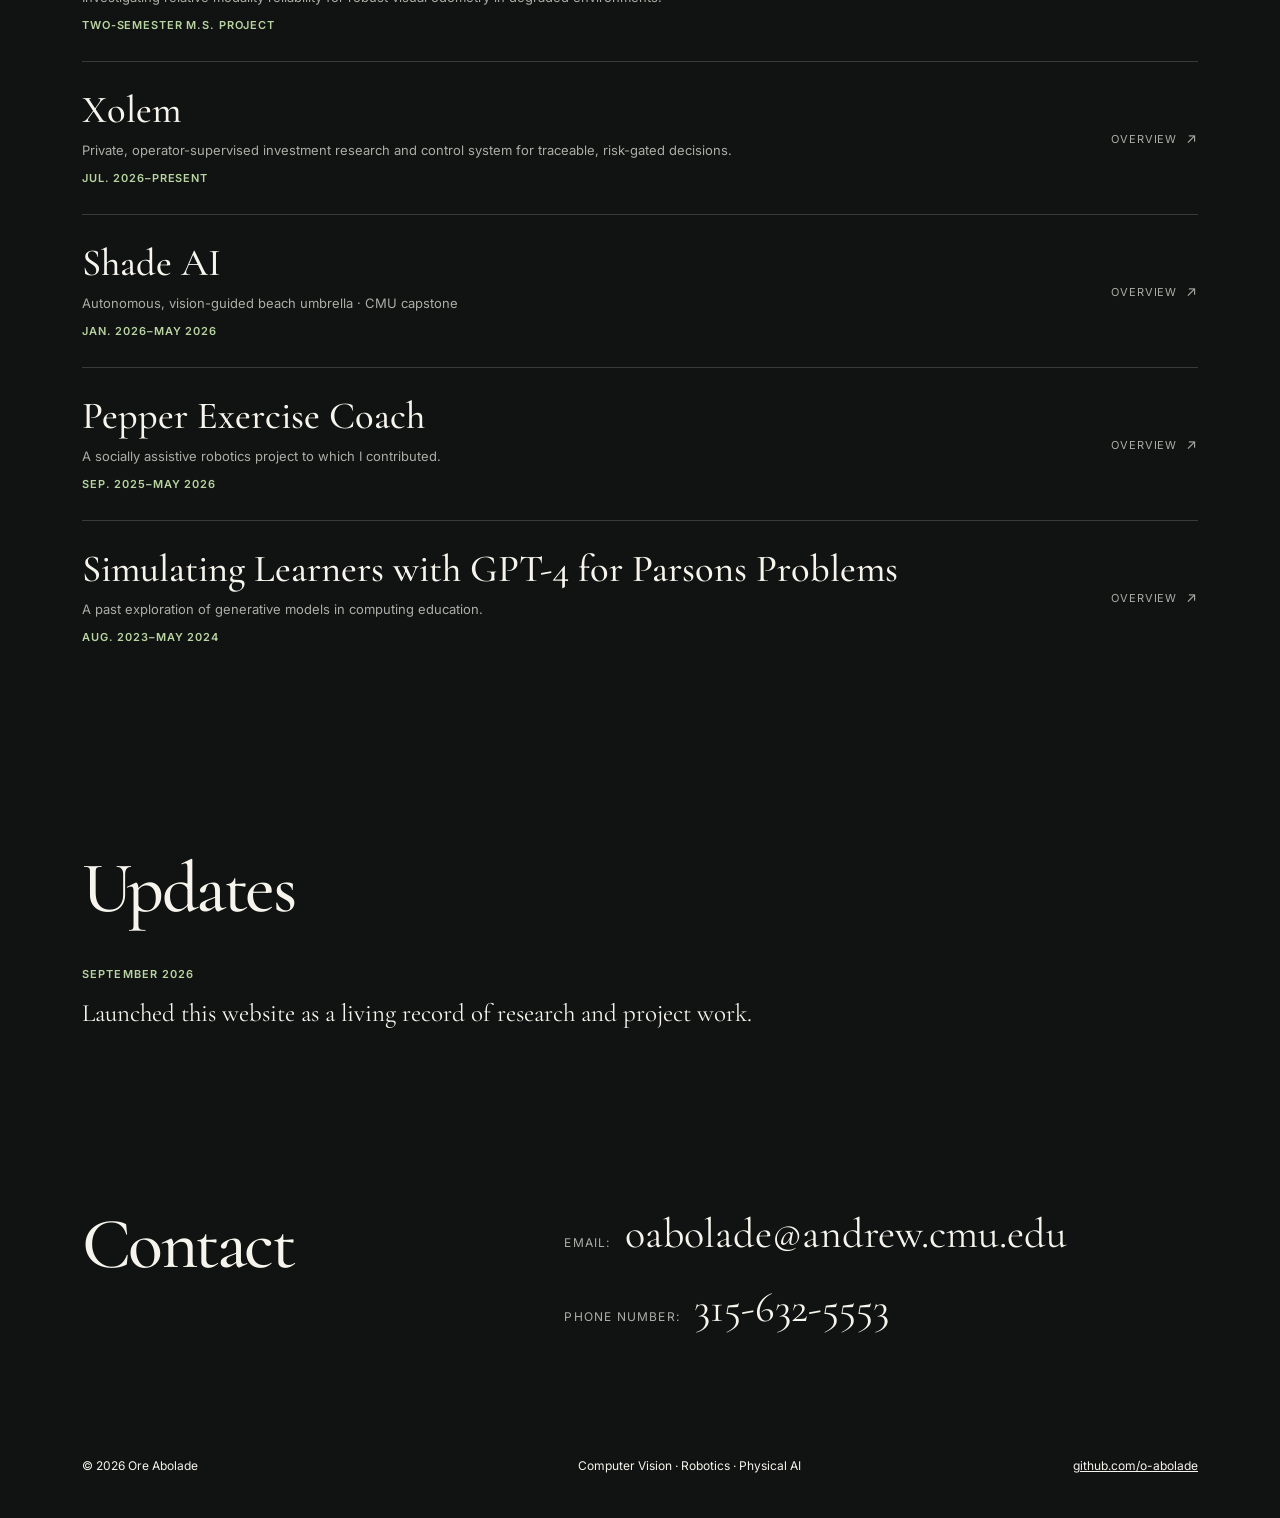
==== commit adb5d23f: "Refresh Xolem project overview" ====
--- a/index.html
+++ b/index.html
@@ -41,7 +41,7 @@
           <div class="project-list">
             <a class="project-row" href="projects/rrm.html"><span><h3>Robotic Reasoning Models for Physical AI</h3><small>A modular, robot-agnostic personal project for embodied reasoning and supervised execution.</small><span class="project-timeframe">Aug. 2026–Present</span></span><span class="project-status">Overview <b aria-hidden="true">↗</b></span></a>
             <a class="project-row" href="projects/depth-navigation.html"><span><h3>Cross-Modal Uncertainty for RGB–Thermal VO</h3><small>Investigating relative modality reliability for robust visual odometry in degraded environments.</small><span class="project-timeframe">Two-semester M.S. project</span></span><span class="project-status">Overview <b aria-hidden="true">↗</b></span></a>
-            <a class="project-row" href="projects/quant.html"><span><h3>Investment Autopilot Harness</h3><small>Private system combining quantitative methods with approval-gated portfolio operations.</small><span class="project-timeframe">Jul. 2026–Present</span></span><span class="project-status">Overview <b aria-hidden="true">↗</b></span></a>
+            <a class="project-row" href="projects/quant.html"><span><h3>Xolem</h3><small>Private, operator-supervised investment research and control system for traceable, risk-gated decisions.</small><span class="project-timeframe">Jul. 2026–Present</span></span><span class="project-status">Overview <b aria-hidden="true">↗</b></span></a>
             <a class="project-row" href="projects/shade-ai.html"><span><h3>Shade AI</h3><small>Autonomous, vision-guided beach umbrella · CMU capstone</small><span class="project-timeframe">Jan. 2026–May 2026</span></span><span class="project-status">Overview <b aria-hidden="true">↗</b></span></a>
             <a class="project-row" href="projects/pepper.html"><span><h3>Pepper Exercise Coach</h3><small>A socially assistive robotics project to which I contributed.</small><span class="project-timeframe">Sep. 2025–May 2026</span></span><span class="project-status">Overview <b aria-hidden="true">↗</b></span></a>
             <a class="project-row" href="projects/parsons-problems.html"><span><h3>Simulating Learners with GPT-4 for Parsons Problems</h3><small>A past exploration of generative models in computing education.</small><span class="project-timeframe">Aug. 2023–May 2024</span></span><span class="project-status">Overview <b aria-hidden="true">↗</b></span></a>
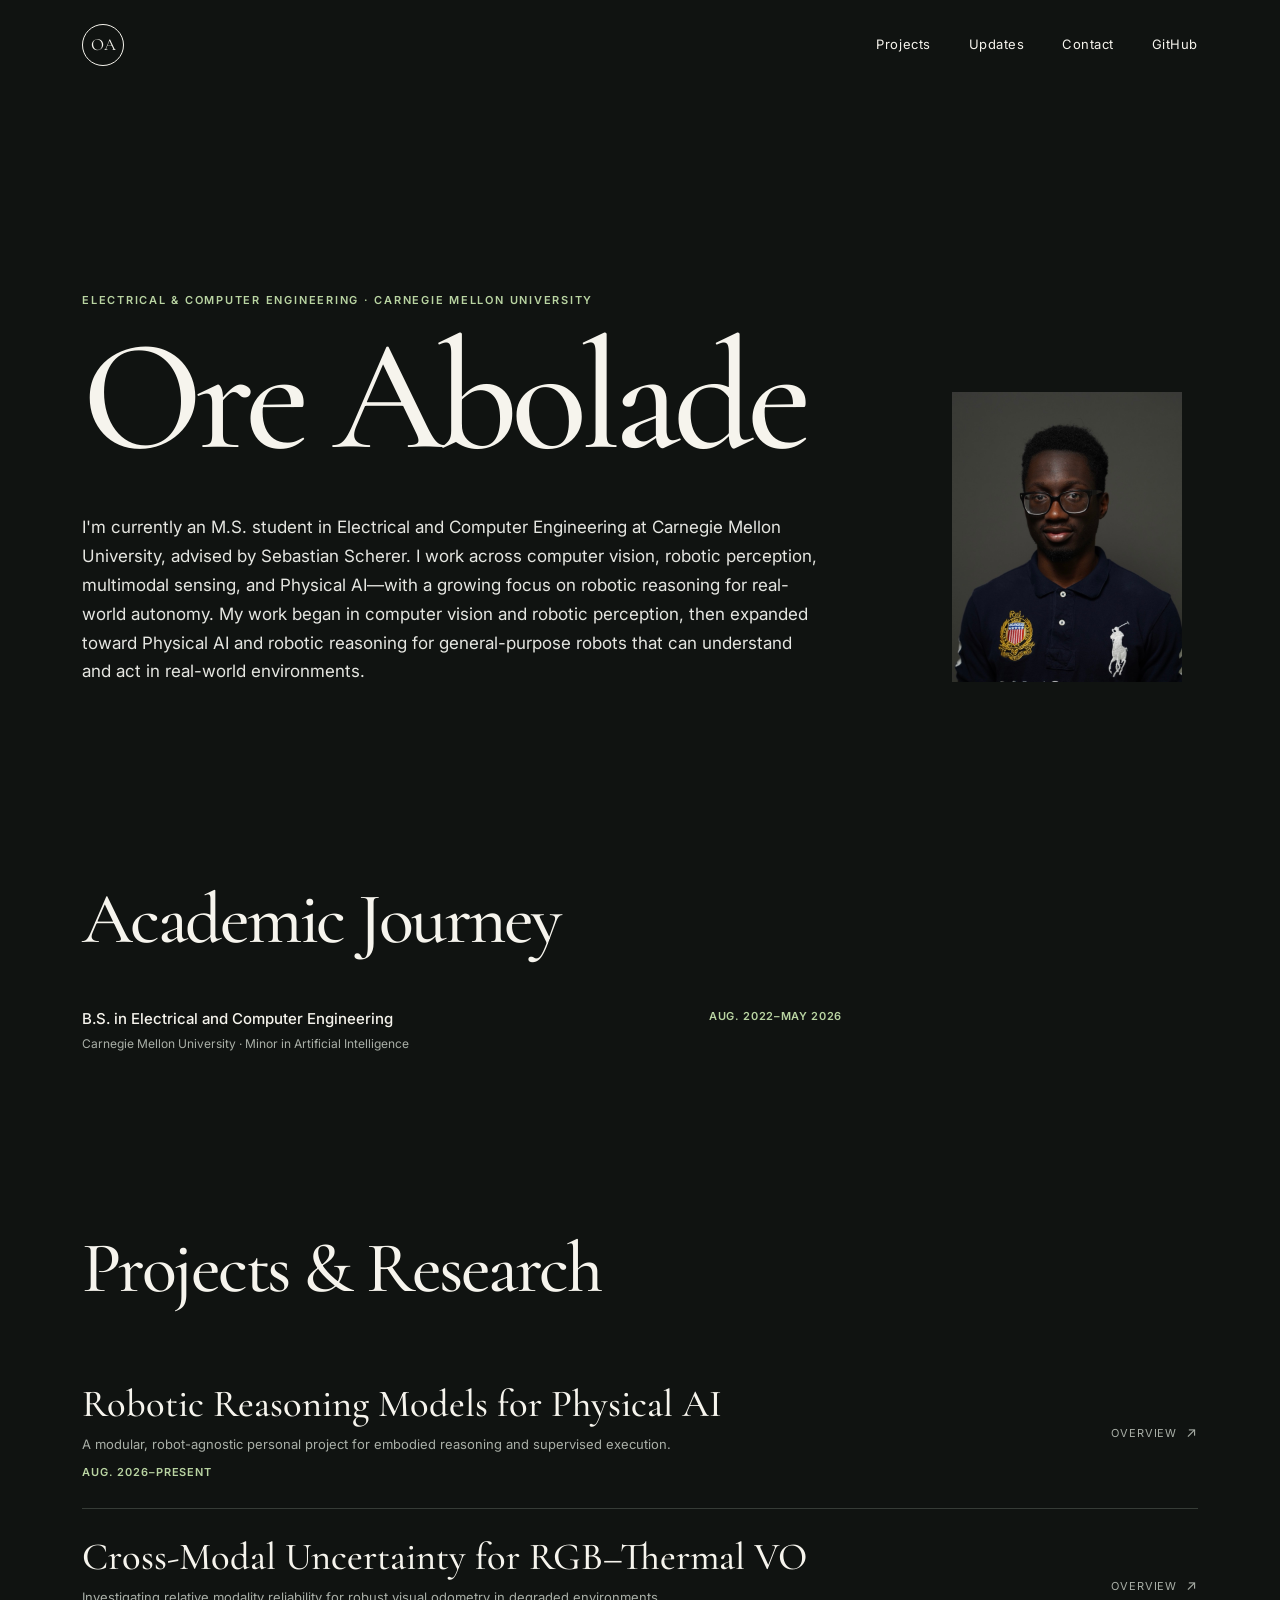
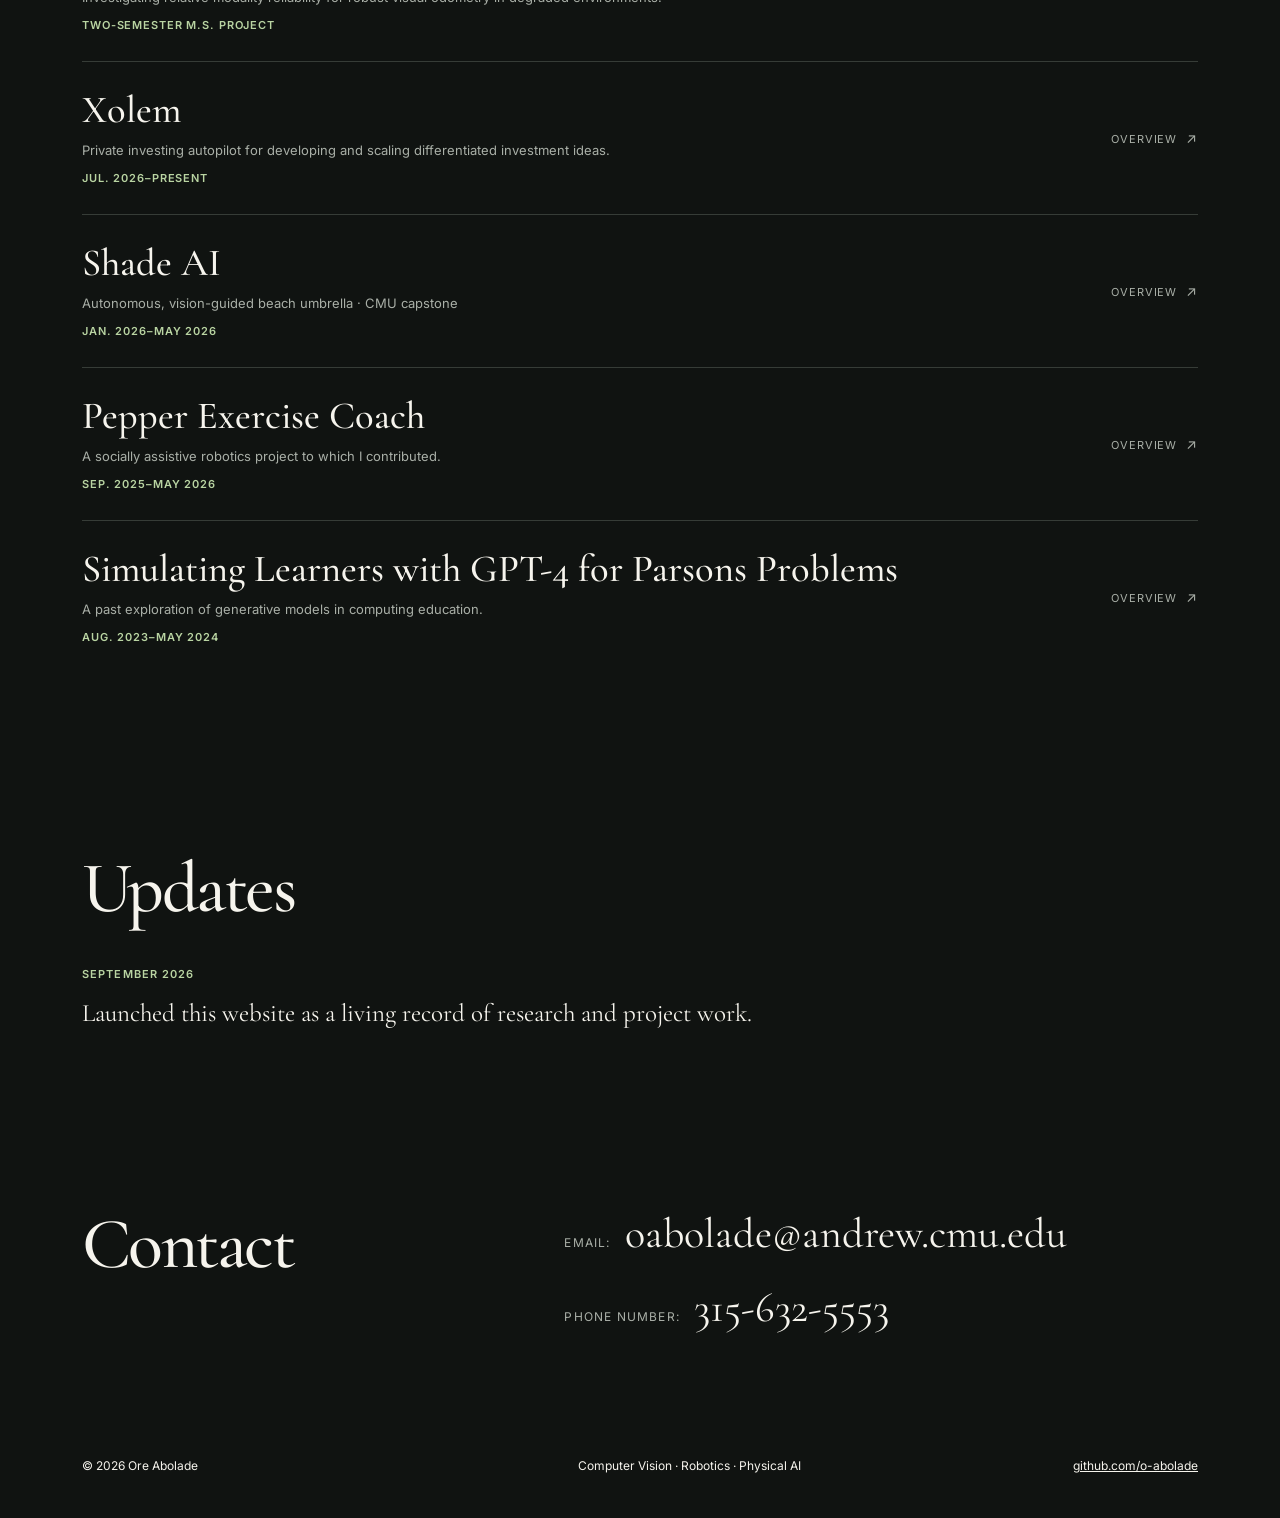
==== commit d3bf604b: "Refine Xolem vision and branding" ====
--- a/index.html
+++ b/index.html
@@ -41,7 +41,7 @@
           <div class="project-list">
             <a class="project-row" href="projects/rrm.html"><span><h3>Robotic Reasoning Models for Physical AI</h3><small>A modular, robot-agnostic personal project for embodied reasoning and supervised execution.</small><span class="project-timeframe">Aug. 2026–Present</span></span><span class="project-status">Overview <b aria-hidden="true">↗</b></span></a>
             <a class="project-row" href="projects/depth-navigation.html"><span><h3>Cross-Modal Uncertainty for RGB–Thermal VO</h3><small>Investigating relative modality reliability for robust visual odometry in degraded environments.</small><span class="project-timeframe">Two-semester M.S. project</span></span><span class="project-status">Overview <b aria-hidden="true">↗</b></span></a>
-            <a class="project-row" href="projects/quant.html"><span><h3>Xolem</h3><small>Private, operator-supervised investment research and control system for traceable, risk-gated decisions.</small><span class="project-timeframe">Jul. 2026–Present</span></span><span class="project-status">Overview <b aria-hidden="true">↗</b></span></a>
+            <a class="project-row" href="projects/quant.html"><span><h3>Xolem</h3><small>Private investing autopilot for developing and scaling differentiated investment ideas.</small><span class="project-timeframe">Jul. 2026–Present</span></span><span class="project-status">Overview <b aria-hidden="true">↗</b></span></a>
             <a class="project-row" href="projects/shade-ai.html"><span><h3>Shade AI</h3><small>Autonomous, vision-guided beach umbrella · CMU capstone</small><span class="project-timeframe">Jan. 2026–May 2026</span></span><span class="project-status">Overview <b aria-hidden="true">↗</b></span></a>
             <a class="project-row" href="projects/pepper.html"><span><h3>Pepper Exercise Coach</h3><small>A socially assistive robotics project to which I contributed.</small><span class="project-timeframe">Sep. 2025–May 2026</span></span><span class="project-status">Overview <b aria-hidden="true">↗</b></span></a>
             <a class="project-row" href="projects/parsons-problems.html"><span><h3>Simulating Learners with GPT-4 for Parsons Problems</h3><small>A past exploration of generative models in computing education.</small><span class="project-timeframe">Aug. 2023–May 2024</span></span><span class="project-status">Overview <b aria-hidden="true">↗</b></span></a>
--- a/styles.css
+++ b/styles.css
@@ -64,6 +64,9 @@
 
 .detail { max-width: 880px; min-height: calc(100vh - 148px); padding-bottom: 120px; padding-top: 58px; }
 .detail h1 { font-size: clamp(46px, 6.5vw, 76px); line-height: 1.02; margin-top: 58px; max-width: 1000px; }
+.xolem-title { align-items: center; display: flex; gap: 22px; margin-top: 58px; }
+.detail .xolem-title h1 { margin-top: 0; }
+.xolem-mark { color: var(--accent); flex: 0 0 auto; height: 54px; width: 104px; }
 .detail .lede { margin-top: 34px; }
 .detail-body { border-top: 1px solid var(--line); display: grid; gap: 48px; grid-template-columns: minmax(180px, .55fr) 1.45fr; margin-top: 70px; padding-top: 28px; }
 .detail-meta { color: var(--muted); font-size: 12px; line-height: 1.7; }
@@ -107,6 +110,8 @@
   footer { grid-template-columns: 1fr; }
   .detail { padding-top: 35px; }
   .detail h1 { margin-top: 48px; }
+  .xolem-title { gap: 14px; margin-top: 48px; }
+  .xolem-mark { height: 42px; width: 81px; }
   .detail-body { gap: 26px; margin-top: 50px; }
 }
 
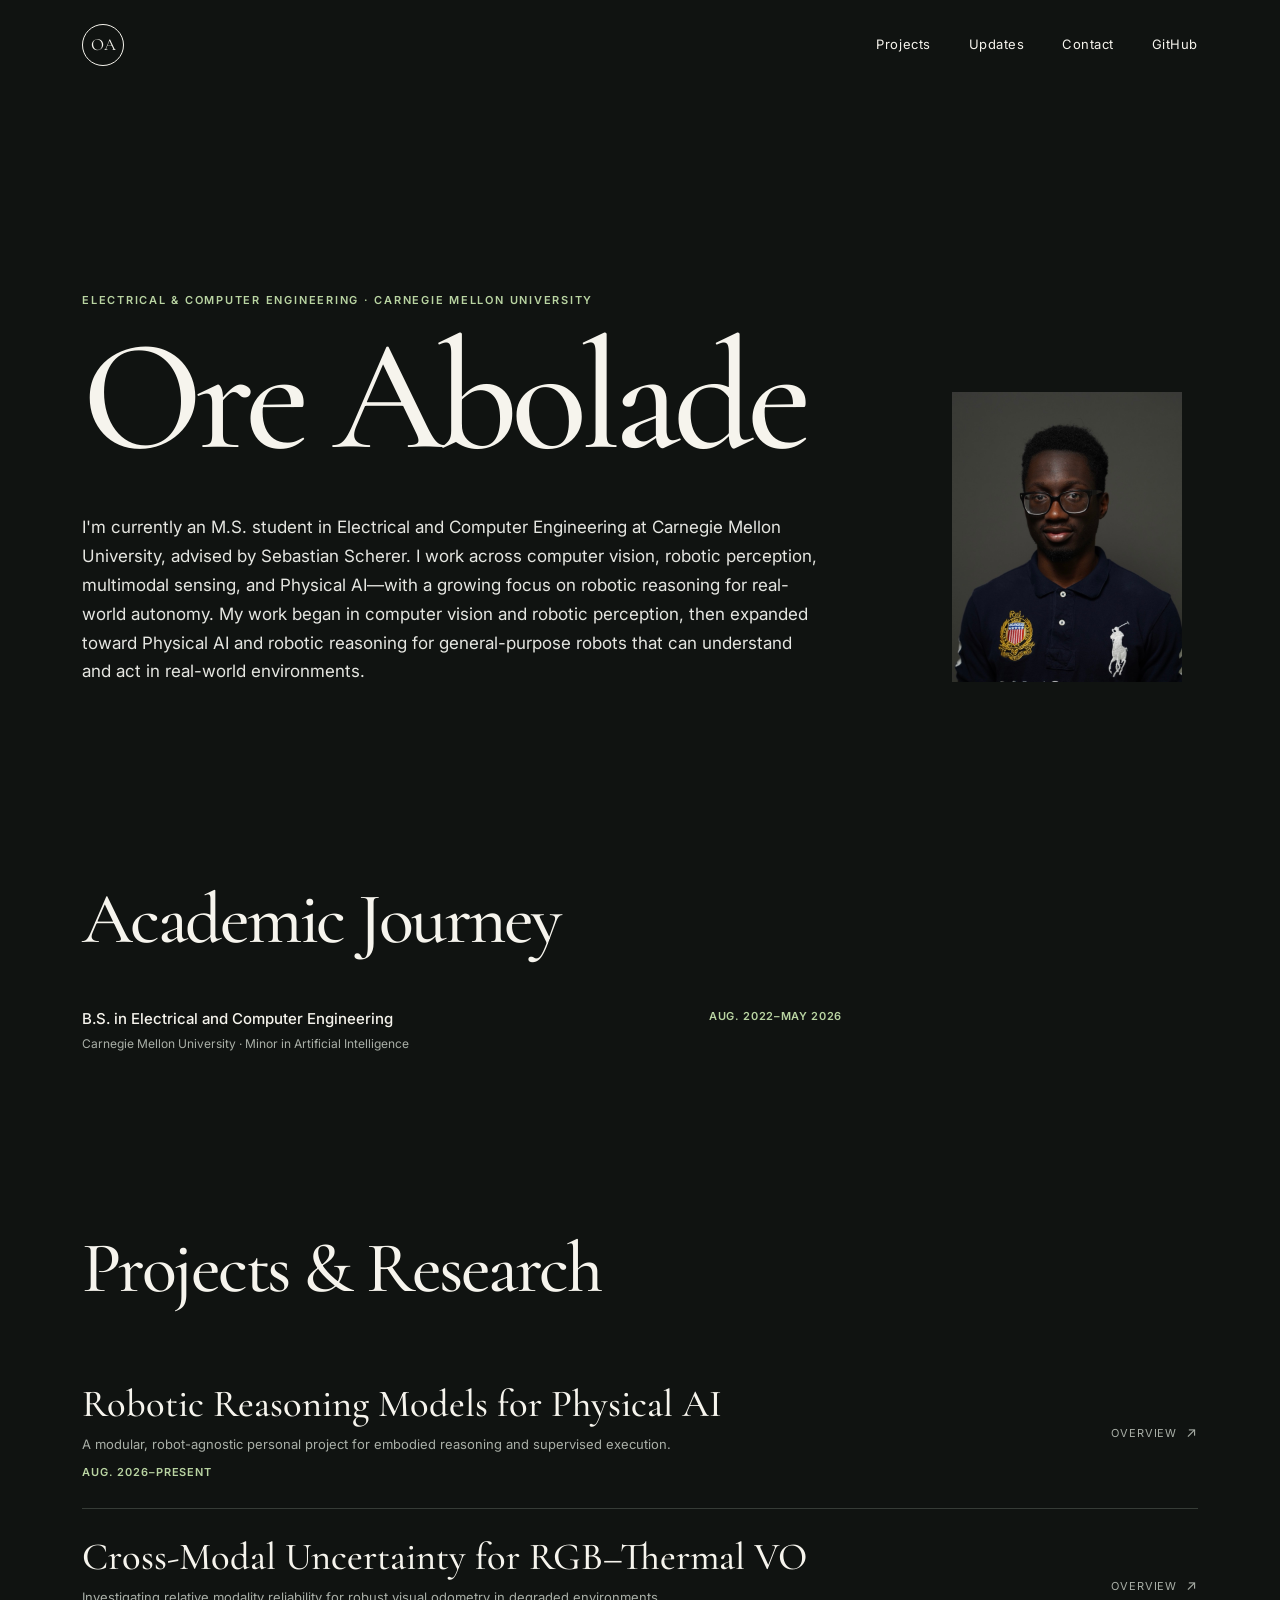
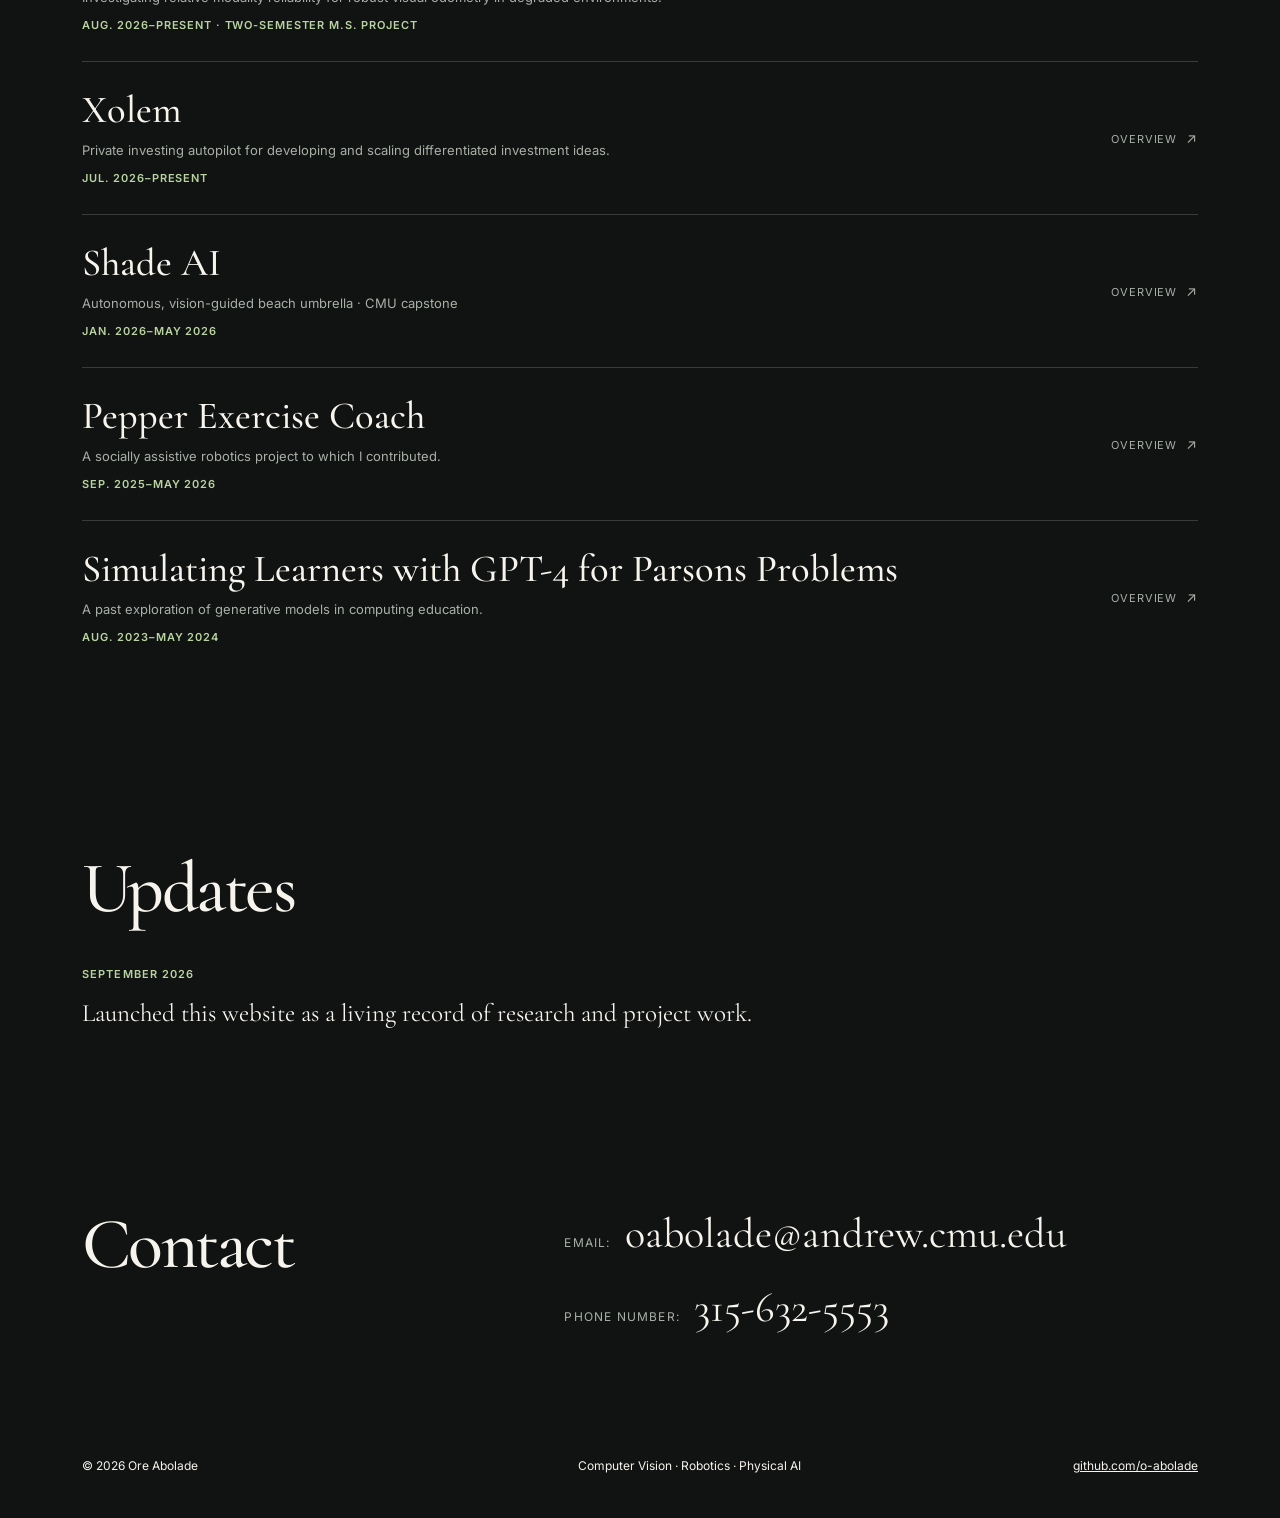
==== commit d2206c24: "Add MS project date range" ====
--- a/index.html
+++ b/index.html
@@ -40,7 +40,7 @@
         <div class="project-group">
           <div class="project-list">
             <a class="project-row" href="projects/rrm.html"><span><h3>Robotic Reasoning Models for Physical AI</h3><small>A modular, robot-agnostic personal project for embodied reasoning and supervised execution.</small><span class="project-timeframe">Aug. 2026–Present</span></span><span class="project-status">Overview <b aria-hidden="true">↗</b></span></a>
-            <a class="project-row" href="projects/depth-navigation.html"><span><h3>Cross-Modal Uncertainty for RGB–Thermal VO</h3><small>Investigating relative modality reliability for robust visual odometry in degraded environments.</small><span class="project-timeframe">Two-semester M.S. project</span></span><span class="project-status">Overview <b aria-hidden="true">↗</b></span></a>
+            <a class="project-row" href="projects/depth-navigation.html"><span><h3>Cross-Modal Uncertainty for RGB–Thermal VO</h3><small>Investigating relative modality reliability for robust visual odometry in degraded environments.</small><span class="project-timeframe">Aug. 2026–Present · Two-semester M.S. project</span></span><span class="project-status">Overview <b aria-hidden="true">↗</b></span></a>
             <a class="project-row" href="projects/quant.html"><span><h3>Xolem</h3><small>Private investing autopilot for developing and scaling differentiated investment ideas.</small><span class="project-timeframe">Jul. 2026–Present</span></span><span class="project-status">Overview <b aria-hidden="true">↗</b></span></a>
             <a class="project-row" href="projects/shade-ai.html"><span><h3>Shade AI</h3><small>Autonomous, vision-guided beach umbrella · CMU capstone</small><span class="project-timeframe">Jan. 2026–May 2026</span></span><span class="project-status">Overview <b aria-hidden="true">↗</b></span></a>
             <a class="project-row" href="projects/pepper.html"><span><h3>Pepper Exercise Coach</h3><small>A socially assistive robotics project to which I contributed.</small><span class="project-timeframe">Sep. 2025–May 2026</span></span><span class="project-status">Overview <b aria-hidden="true">↗</b></span></a>
--- a/styles.css
+++ b/styles.css
@@ -64,9 +64,10 @@
 
 .detail { max-width: 880px; min-height: calc(100vh - 148px); padding-bottom: 120px; padding-top: 58px; }
 .detail h1 { font-size: clamp(46px, 6.5vw, 76px); line-height: 1.02; margin-top: 58px; max-width: 1000px; }
-.xolem-title { align-items: center; display: flex; gap: 22px; margin-top: 58px; }
+.visually-hidden { clip: rect(0 0 0 0); clip-path: inset(50%); height: 1px; overflow: hidden; position: absolute; white-space: nowrap; width: 1px; }
+.xolem-title { align-items: center; display: flex; margin-top: 58px; }
 .detail .xolem-title h1 { margin-top: 0; }
-.xolem-mark { color: var(--accent); flex: 0 0 auto; height: 54px; width: 104px; }
+.xolem-mark { color: var(--accent); flex: 0 0 auto; height: 78px; width: 150px; }
 .detail .lede { margin-top: 34px; }
 .detail-body { border-top: 1px solid var(--line); display: grid; gap: 48px; grid-template-columns: minmax(180px, .55fr) 1.45fr; margin-top: 70px; padding-top: 28px; }
 .detail-meta { color: var(--muted); font-size: 12px; line-height: 1.7; }
@@ -80,6 +81,17 @@
 .model-kicker { color: var(--accent); font-size: 10px; font-weight: 600; letter-spacing: .13em; margin: 0; text-transform: uppercase; }
 .model-heading h2 { color: var(--ink); font-family: Inter, sans-serif; font-size: 15px; font-weight: 500; margin: 0; }
 .model-flow { margin-top: 26px; }
+.model-intro { color: var(--muted); font-size: 14px; line-height: 1.65; margin: 16px 0 0; }
+.model-variants { display: grid; gap: 20px; grid-template-columns: repeat(2, minmax(0, 1fr)); margin-top: 28px; }
+.model-variant { background: color-mix(in srgb, var(--panel) 55%, transparent); border: 1px solid var(--line); padding: 22px; }
+.model-variant > h3 { color: var(--ink); font-family: Inter, sans-serif; font-size: 15px; font-weight: 600; line-height: 1.35; margin: 8px 0 0; }
+.model-variant .model-flow { margin-top: 20px; }
+.model-variant .model-step { gap: 12px; grid-template-columns: 30px 1fr; min-height: 72px; padding: 13px 14px; }
+.model-variant .model-step h4 { color: #ffffff; font-family: Inter, sans-serif; font-size: 12px; font-weight: 700; line-height: 1.3; margin: 0; }
+.model-variant .model-step p { color: #d5dbd3; font-size: 11px; line-height: 1.5; margin: 4px 0 0; }
+.model-variant .model-connector { height: 22px; margin-left: 28px; }
+.model-variant .model-connector::after { font-size: 15px; }
+.model-variant-note { color: var(--muted); font-size: 12px; line-height: 1.6; margin: 18px 0 0; }
 .model-step { align-items: center; background: color-mix(in srgb, var(--panel) 78%, transparent); border: 1px solid var(--line); display: grid; gap: 18px; grid-template-columns: 38px 1fr; min-height: 84px; padding: 16px 18px; }
 .model-number { color: var(--accent); font-size: 11px; font-weight: 600; letter-spacing: .08em; }
 .model-step h3 { color: #ffffff; font-family: Inter, sans-serif; font-size: 14px; font-weight: 700; margin: 0; }
@@ -110,8 +122,9 @@
   footer { grid-template-columns: 1fr; }
   .detail { padding-top: 35px; }
   .detail h1 { margin-top: 48px; }
-  .xolem-title { gap: 14px; margin-top: 48px; }
-  .xolem-mark { height: 42px; width: 81px; }
+  .xolem-title { margin-top: 48px; }
+  .xolem-mark { height: 62px; width: 119px; }
+  .model-variants { grid-template-columns: 1fr; }
   .detail-body { gap: 26px; margin-top: 50px; }
 }
 
